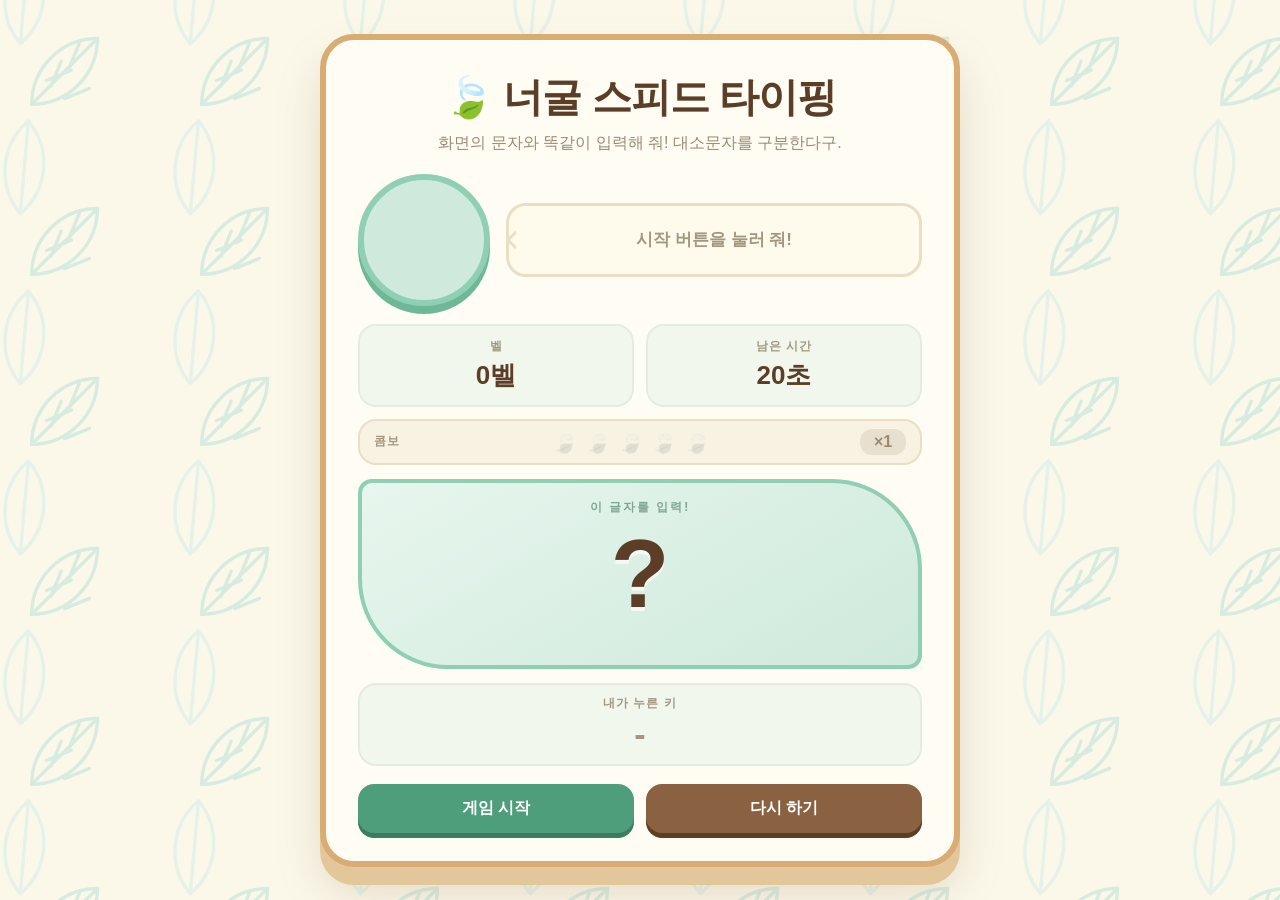
==== index.html @ 46c7a254 "너굴맨 추가" ====
<!DOCTYPE html>
<html lang="ko">
<head>
  <meta charset="UTF-8">
  <meta name="viewport" content="width=device-width, initial-scale=1.0">
  <title>너굴 스피드 타이핑</title>
  <link rel="stylesheet" href="style.css">
</head>
<body>
  <div id="feverBanner" aria-hidden="true">FEVER!</div>

  <main class="game-card">
    <h1 class="title">🍃 너굴 스피드 타이핑</h1>
    <p class="guide">화면의 문자와 똑같이 입력해 줘! 대소문자를 구분한다구.</p>

    <section class="nook-stage">
      <div class="nook-frame">
        <video id="nook" class="idle"
               src="해당_너구리_캐릭터가_손을_흔들며_눈을_깜빡_거리는_실.mp4"
               autoplay loop muted playsinline></video>
        <span class="nook-ring" id="nookRing" aria-hidden="true"></span>
      </div>
      <div class="bubble" aria-live="polite">
        <p id="feedback" class="neutral">시작 버튼을 눌러 줘!</p>
      </div>
    </section>

    <section class="status-bar">
      <div class="status-box">
        <span class="label">벨</span>
        <strong id="score">0벨</strong>
      </div>
      <div class="status-box">
        <span class="label">남은 시간</span>
        <strong id="timer">20초</strong>
      </div>
    </section>

    <section class="combo-bar">
      <span class="label">콤보</span>
      <div class="stamps" id="stamps" aria-hidden="true">
        <span class="stamp">🍃</span>
        <span class="stamp">🍃</span>
        <span class="stamp">🍃</span>
        <span class="stamp">🍃</span>
        <span class="stamp">🍃</span>
      </div>
      <span id="multiplier" class="multiplier">×1</span>
    </section>

    <section class="target-area" id="targetArea">
      <span class="target-caption">이 글자를 입력!</span>
      <span id="targetChar">?</span>
    </section>

    <section class="input-panel">
      <span class="label">내가 누른 키</span>
      <span id="typedChar" class="neutral">-</span>
    </section>

    <div class="buttons">
      <button id="startButton" type="button">게임 시작</button>
      <button id="resetButton" type="button">다시 하기</button>
    </div>
  </main>

  <script src="script.js"></script>
</body>
</html>
---- style.css ----
/* ===== 동물의숲 컨셉 팔레트 (너굴 영상에서 추출) ===== */
:root {
  --cream: #FBF8EA;
  --paper: #FFFDF3;
  --leaf: #8FCFB4;
  --leaf-deep: #4E9E7C;
  --leaf-pale: #CFE9DC;
  --brown: #8A6242;
  --brown-deep: #5C3D26;
  --wood: #D9AC74;
  --pink: #F2A9A0;
  --gold: #F5C542;
  --gold-deep: #E39A18;
  --red: #E8705F;
  --ink: #5C4632;
}

* { box-sizing: border-box; }

body {
  min-height: 100vh;
  margin: 0;
  padding: 24px;
  display: grid;
  place-items: center;
  color: var(--ink);
  font-family: "Apple SD Gothic Neo", "Malgun Gothic", Arial, sans-serif;
  background-color: var(--cream);
  background-image:
    url("data:image/svg+xml,%3Csvg xmlns='http://www.w3.org/2000/svg' width='170' height='170' viewBox='0 0 150 150'%3E%3Cg fill='none' stroke='%23D7ECE0' stroke-width='3' stroke-linecap='round'%3E%3Cpath d='M28 92c0-32 26-58 58-58 0 32-26 58-58 58z'/%3E%3Cpath d='M28 92 86 34'/%3E%3Cpath d='M45 76l9-22M61 60l9-22M57 87l22-9M41 71l22-9'/%3E%3C/g%3E%3C/svg%3E"),
    url("data:image/svg+xml,%3Csvg xmlns='http://www.w3.org/2000/svg' width='170' height='170' viewBox='0 0 150 150'%3E%3Cg fill='none' stroke='%23E4F2EA' stroke-width='3' stroke-linecap='round' transform='rotate(140 75 75)'%3E%3Cpath d='M28 92c0-32 26-58 58-58 0 32-26 58-58 58z'/%3E%3Cpath d='M28 92 86 34'/%3E%3C/g%3E%3C/svg%3E");
  background-position: 0 0, 85px 85px;
  transition: background-color .45s ease;
}

/* ===== 피버 타임: 화면 전체 전환 ===== */
body.fever { background-color: #FFF1C9; }
body::after {
  content: "";
  position: fixed;
  inset: 0;
  pointer-events: none;
  opacity: 0;
  transition: opacity .4s ease;
  background: linear-gradient(115deg, #FFD86B55, #FF9E6B44, #FFE99755, #A8E6C955, #FFD86B55);
  background-size: 300% 300%;
}
body.fever::after { opacity: 1; animation: feverFlow 3.2s linear infinite; }

/* ===== 카드 ===== */
.game-card {
  position: relative;
  z-index: 1;
  width: min(100%, 640px);
  padding: 30px 32px 28px;
  text-align: center;
  border: 6px solid var(--wood);
  border-radius: 34px;
  background: var(--paper);
  box-shadow: 0 18px 0 #E3C79A, 0 26px 46px #8A624233;
  transition: box-shadow .35s ease, border-color .35s ease;
}
body.fever .game-card {
  border-color: var(--gold);
  box-shadow: 0 18px 0 var(--gold-deep), 0 0 60px #F5C54288, 0 26px 46px #8A624233;
}

.title { margin: 0; font-size: clamp(26px, 5.5vw, 40px); color: var(--brown-deep); letter-spacing: -1px; }
.guide { margin: 8px 0 20px; color: #9C8A72; }

/* ===== 너굴 무대 ===== */
.nook-stage { display: flex; align-items: center; gap: 16px; margin-bottom: 18px; }

.nook-frame {
  position: relative;
  flex: 0 0 auto;
  width: 132px;
  height: 132px;
  border-radius: 50%;
  border: 6px solid var(--leaf);
  background: var(--leaf-pale);
  overflow: hidden;
  box-shadow: 0 8px 0 #6FB897;
  transition: border-color .3s ease, box-shadow .3s ease;
}
body.fever .nook-frame { border-color: var(--gold); box-shadow: 0 8px 0 var(--gold-deep), 0 0 26px #F5C542AA; }

#nook {
  width: 100%;
  height: 100%;
  object-fit: cover;
  object-position: 50% 18%;
  transform: scale(1.25);
  transform-origin: 50% 22%;
}
#nook.correct { animation: nookHop .42s ease; }
#nook.wrong { animation: nookShake .42s ease; filter: saturate(.45); }

.nook-ring {
  position: absolute;
  inset: -6px;
  border-radius: 50%;
  border: 4px solid transparent;
  opacity: 0;
  pointer-events: none;
}
.nook-ring.correct { border-color: var(--leaf-deep); animation: ringOut .5s ease-out; }
.nook-ring.wrong { border-color: var(--red); animation: ringOut .5s ease-out; }

/* ===== 말풍선 ===== */
.bubble {
  position: relative;
  flex: 1;
  min-height: 74px;
  display: grid;
  place-items: center;
  padding: 14px 16px;
  border: 3px solid #EADFC4;
  border-radius: 20px;
  background: #FFFBEC;
}
.bubble::before,
.bubble::after {
  content: "";
  position: absolute;
  left: -13px;
  top: 50%;
  margin-top: -10px;
  border: 10px solid transparent;
  border-right-color: #EADFC4;
}
.bubble::after { left: -9px; border-right-color: #FFFBEC; }
#feedback { margin: 0; font-size: 17px; font-weight: 800; line-height: 1.4; }

/* ===== 상태 바 ===== */
.status-bar { display: grid; grid-template-columns: 1fr 1fr; gap: 12px; margin-bottom: 12px; }
.status-box { padding: 12px; border-radius: 18px; background: #F2F7EE; border: 2px solid #E1EDE0; }
.label { display: block; margin-bottom: 3px; color: #A3987F; font-size: 12px; font-weight: 800; letter-spacing: 1px; }
#score, #timer { font-size: 26px; font-weight: 900; color: var(--brown-deep); transition: .2s; }
#score.gain { animation: scorePop .32s ease; color: var(--leaf-deep); }
body.fever #score { color: var(--gold-deep); }
#timer.danger { color: var(--red); animation: timerPulse .65s infinite alternate; }

/* ===== 콤보 스탬프 ===== */
.combo-bar {
  display: flex;
  align-items: center;
  gap: 10px;
  margin-bottom: 14px;
  padding: 8px 14px;
  border-radius: 18px;
  background: #F7F2E2;
  border: 2px solid #EADFC4;
}
.combo-bar .label { margin: 0; }
.stamps { display: flex; flex: 1; justify-content: center; gap: 6px; }
.stamp { font-size: 22px; filter: grayscale(1); opacity: .28; transition: .2s; }
.stamp.on { filter: none; opacity: 1; animation: stampPop .3s ease; }

.multiplier {
  min-width: 46px;
  padding: 4px 8px;
  border-radius: 12px;
  background: #E7E0CE;
  color: #9C8A72;
  font-size: 16px;
  font-weight: 900;
  transition: .2s;
}
.multiplier.fever {
  background: var(--gold);
  color: #6B4A0C;
  animation: multiPulse .6s infinite alternate;
}

/* ===== 타깃 (나뭇잎 카드) ===== */
.target-area {
  position: relative;
  display: grid;
  place-items: center;
  min-height: 190px;
  border: 4px solid var(--leaf);
  border-radius: 14px 90px 14px 90px;
  background: linear-gradient(150deg, #E7F6EE, #CFE9DC);
  transition: border-color .3s ease, background .35s ease;
}
body.fever .status-box,
body.fever .input-panel { background: #FFF8E4; border-color: #F1DFB0; }
body.fever .combo-bar { background: #FFF3D2; border-color: #EFD48F; }

body.fever .target-area {
  border-color: var(--gold);
  background: linear-gradient(150deg, #FFF6DA, #FFE3A0);
}
.target-caption { position: absolute; top: 16px; color: #7FA893; font-size: 12px; font-weight: 800; letter-spacing: 2px; }
body.fever .target-caption { color: #B9832A; }

#targetChar {
  font-size: 96px;
  font-weight: 900;
  line-height: 1;
  color: var(--brown-deep);
  text-shadow: 0 4px 0 #FFFFFFAA;
}
body.fever #targetChar { color: var(--gold-deep); text-shadow: 0 0 26px #F5C542, 0 4px 0 #FFFFFFAA; }

.flash-correct { animation: correctFlash .34s ease; }
.flash-wrong { animation: wrongShake .34s ease; }

/* ===== 입력 패널 ===== */
.input-panel {
  margin-top: 14px;
  padding: 10px;
  border-radius: 18px;
  background: #F2F7EE;
  border: 2px solid #E1EDE0;
}
#typedChar { display: inline-block; min-width: 52px; font-size: 34px; font-weight: 900; }
.correct { color: var(--leaf-deep); }
.wrong { color: var(--red); }
.neutral { color: #A3987F; }

/* ===== 버튼 ===== */
.buttons { display: flex; gap: 12px; margin-top: 18px; }
button {
  flex: 1;
  padding: 14px;
  border: 0;
  border-radius: 16px;
  color: #fff;
  font-family: inherit;
  font-size: 16px;
  font-weight: 800;
  cursor: pointer;
  transition: .16s;
}
button:hover { transform: translateY(-2px); filter: brightness(1.06); }
button:disabled { cursor: not-allowed; opacity: .5; transform: none; }
#startButton { background: var(--leaf-deep); box-shadow: 0 5px 0 #3B7C60; }
#resetButton { background: var(--brown); box-shadow: 0 5px 0 var(--brown-deep); }
button:active:not(:disabled) { transform: translateY(3px); box-shadow: none; }

/* ===== FEVER 배너 ===== */
#feverBanner {
  position: fixed;
  z-index: 5;
  top: 50%;
  left: 50%;
  transform: translate(-50%, -50%) scale(.6);
  padding: 18px 54px;
  border-radius: 22px;
  background: linear-gradient(135deg, var(--gold), #FF9E6B);
  color: #fff;
  font-size: clamp(38px, 9vw, 74px);
  font-weight: 900;
  letter-spacing: 4px;
  text-shadow: 0 4px 0 #C4761066;
  box-shadow: 0 14px 40px #E39A1866;
  opacity: 0;
  pointer-events: none;
}
#feverBanner.show { animation: bannerIn 1.1s ease forwards; }

/* ===== 애니메이션 ===== */
@keyframes feverFlow { to { background-position: 300% 0; } }
@keyframes nookHop { 30% { transform: scale(1.25) translateY(-14px); } 60% { transform: scale(1.25) translateY(4px); } }
@keyframes nookShake { 25% { transform: scale(1.25) translateX(-9px) rotate(-4deg); } 50% { transform: scale(1.25) translateX(9px) rotate(4deg); } 75% { transform: scale(1.25) translateX(-5px); } }
@keyframes ringOut { from { opacity: 1; transform: scale(1); } to { opacity: 0; transform: scale(1.35); } }
@keyframes stampPop { 40% { transform: scale(1.5) rotate(-12deg); } }
@keyframes scorePop { 40% { transform: scale(1.22); } }
@keyframes multiPulse { to { transform: scale(1.12); box-shadow: 0 0 18px #F5C542; } }
@keyframes timerPulse { to { transform: scale(1.12); } }
@keyframes correctFlash { 50% { border-color: var(--leaf-deep); box-shadow: 0 0 34px #4E9E7C55; } }
@keyframes wrongShake { 25% { transform: translateX(-8px); border-color: var(--red); } 50% { transform: translateX(8px); } 75% { transform: translateX(-4px); } }
@keyframes bannerIn {
  0% { opacity: 0; transform: translate(-50%, -50%) scale(.6) rotate(-8deg); }
  18% { opacity: 1; transform: translate(-50%, -50%) scale(1.12) rotate(2deg); }
  30% { transform: translate(-50%, -50%) scale(1) rotate(0deg); }
  75% { opacity: 1; transform: translate(-50%, -50%) scale(1); }
  100% { opacity: 0; transform: translate(-50%, -50%) scale(1.3); }
}

@media (max-width: 560px) {
  .game-card { padding: 22px 18px; }
  .nook-stage { flex-direction: column; }
  .bubble::before, .bubble::after { display: none; }
  .nook-frame { width: 112px; height: 112px; }
  #targetChar { font-size: 76px; }
  .buttons { flex-direction: column; }
}
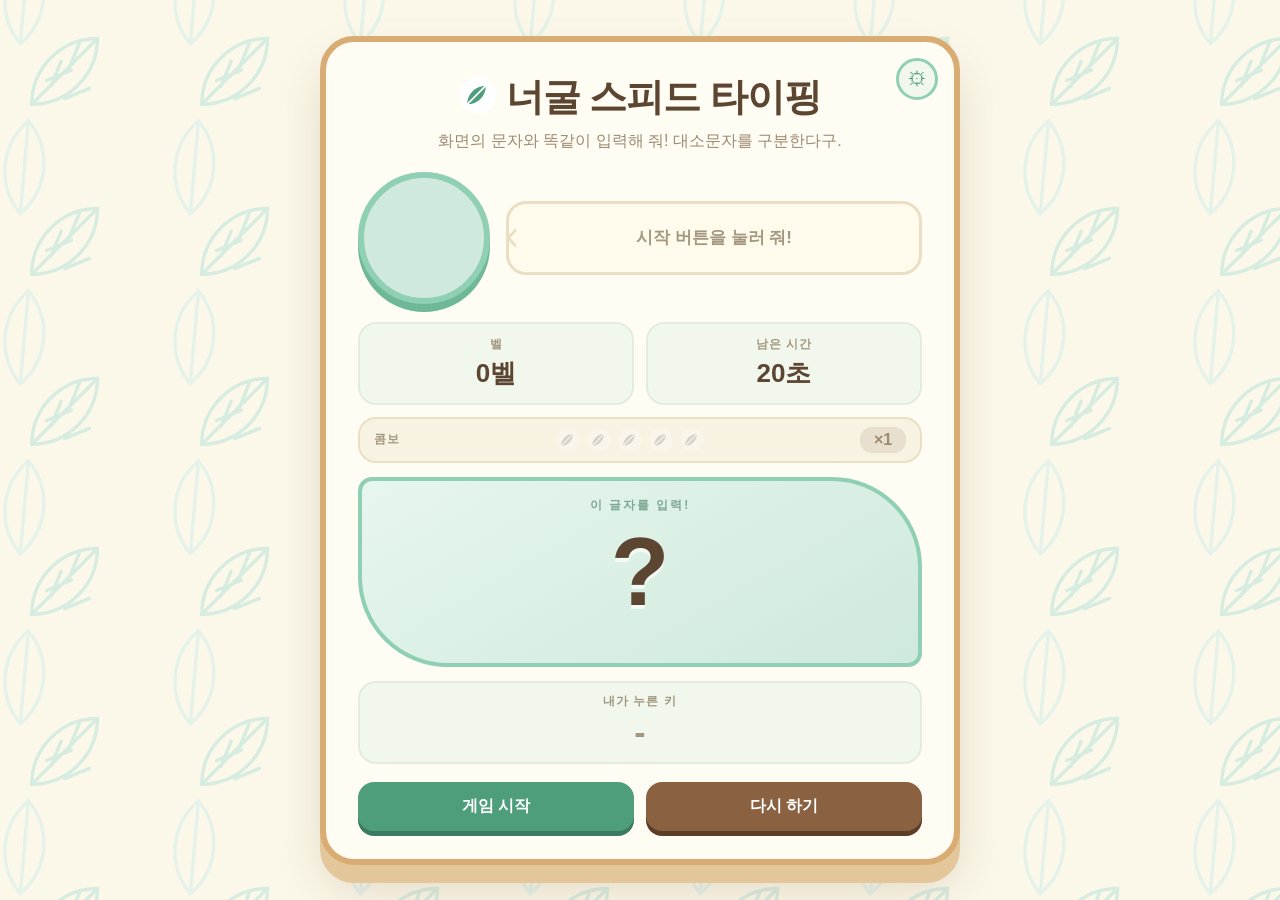
==== commit 4ad62918: "김창식 꽃분이 추가" ====
--- a/index.html
+++ b/index.html
@@ -3,21 +3,24 @@
 <head>
   <meta charset="UTF-8">
   <meta name="viewport" content="width=device-width, initial-scale=1.0">
-  <title>너굴 스피드 타이핑</title>
+  <title>동물의숲 스피드 타이핑</title>
   <link rel="stylesheet" href="style.css">
 </head>
 <body>
   <div id="feverBanner" aria-hidden="true">FEVER!</div>
 
   <main class="game-card">
-    <h1 class="title">🍃 너굴 스피드 타이핑</h1>
+    <button id="characterButton" class="icon-button" type="button" aria-haspopup="dialog" title="캐릭터 변경">
+      <span aria-hidden="true">⚙</span>
+      <span class="sr-only">캐릭터 변경</span>
+    </button>
+
+    <h1 class="title"><span class="title-motif" aria-hidden="true"></span><span id="titleName">너굴</span> 스피드 타이핑</h1>
     <p class="guide">화면의 문자와 똑같이 입력해 줘! 대소문자를 구분한다구.</p>
 
     <section class="nook-stage">
       <div class="nook-frame">
-        <video id="nook" class="idle"
-               src="해당_너구리_캐릭터가_손을_흔들며_눈을_깜빡_거리는_실.mp4"
-               autoplay loop muted playsinline></video>
+        <div class="nook-media" id="nookMedia"></div>
         <span class="nook-ring" id="nookRing" aria-hidden="true"></span>
       </div>
       <div class="bubble" aria-live="polite">
@@ -39,11 +42,11 @@
     <section class="combo-bar">
       <span class="label">콤보</span>
       <div class="stamps" id="stamps" aria-hidden="true">
-        <span class="stamp">🍃</span>
-        <span class="stamp">🍃</span>
-        <span class="stamp">🍃</span>
-        <span class="stamp">🍃</span>
-        <span class="stamp">🍃</span>
+        <span class="stamp"></span>
+        <span class="stamp"></span>
+        <span class="stamp"></span>
+        <span class="stamp"></span>
+        <span class="stamp"></span>
       </div>
       <span id="multiplier" class="multiplier">×1</span>
     </section>
@@ -64,6 +67,16 @@
     </div>
   </main>
 
+  <div id="characterModal" class="modal" hidden>
+    <div class="modal-backdrop" data-close></div>
+    <div class="modal-panel" role="dialog" aria-modal="true" aria-labelledby="modalTitle">
+      <h2 id="modalTitle">캐릭터 선택</h2>
+      <p class="modal-guide">함께 타이핑할 친구를 골라 줘!</p>
+      <div class="character-list" id="characterList"></div>
+      <button class="modal-close" type="button" data-close>닫기</button>
+    </div>
+  </div>
+
   <script src="script.js"></script>
 </body>
 </html>
--- a/style.css
+++ b/style.css
@@ -1,21 +1,101 @@
-/* ===== 동물의숲 컨셉 팔레트 (너굴 영상에서 추출) ===== */
+/* =========================================================
+   동물의숲 스피드 타이핑
+   캐릭터별 테마는 body[data-character="..."] 의 CSS 변수로 전환한다.
+   ========================================================= */
+
 :root {
-  --cream: #FBF8EA;
-  --paper: #FFFDF3;
-  --leaf: #8FCFB4;
-  --leaf-deep: #4E9E7C;
-  --leaf-pale: #CFE9DC;
-  --brown: #8A6242;
-  --brown-deep: #5C3D26;
-  --wood: #D9AC74;
-  --pink: #F2A9A0;
+  /* --- 캐릭터 공통 --- */
   --gold: #F5C542;
   --gold-deep: #E39A18;
   --red: #E8705F;
   --ink: #5C4632;
+  --paper: #FFFDF3;
+  --muted: #A3987F;
+
+  /* --- 기본 테마: 너굴 (나뭇잎) --- */
+  --bg: #FBF8EA;
+  --accent: #8FCFB4;
+  --accent-deep: #4E9E7C;
+  --accent-pale: #CFE9DC;
+  --accent-shadow: #6FB897;
+  --wood: #D9AC74;
+  --wood-shadow: #E3C79A;
+  --panel-bg: #F2F7EE;
+  --panel-border: #E1EDE0;
+  --caption: #7FA893;
+  --btn-shadow: #3B7C60;
+  --target-from: #E7F6EE;
+  --target-to: #CFE9DC;
+  --soft-bg: #FFFBEC;
+  --soft-border: #EADFC4;
+  --combo-bg: #F7F2E2;
+  --secondary: #8A6242;
+  --secondary-shadow: #5C3D26;
+
+  --motif-tile-a: url("data:image/svg+xml,%3Csvg xmlns='http://www.w3.org/2000/svg' width='170' height='170' viewBox='0 0 150 150'%3E%3Cg fill='none' stroke='%23D7ECE0' stroke-width='3' stroke-linecap='round'%3E%3Cpath d='M28 92c0-32 26-58 58-58 0 32-26 58-58 58z'/%3E%3Cpath d='M28 92 86 34'/%3E%3Cpath d='M45 76l9-22M61 60l9-22M57 87l22-9M41 71l22-9'/%3E%3C/g%3E%3C/svg%3E");
+  --motif-tile-b: url("data:image/svg+xml,%3Csvg xmlns='http://www.w3.org/2000/svg' width='170' height='170' viewBox='0 0 150 150'%3E%3Cg fill='none' stroke='%23E4F2EA' stroke-width='3' stroke-linecap='round' transform='rotate(140 75 75)'%3E%3Cpath d='M28 92c0-32 26-58 58-58 0 32-26 58-58 58z'/%3E%3Cpath d='M28 92 86 34'/%3E%3C/g%3E%3C/svg%3E");
+  --motif-coin: url("data:image/svg+xml,%3Csvg xmlns='http://www.w3.org/2000/svg' viewBox='0 0 150 150'%3E%3Ccircle cx='75' cy='75' r='73' fill='%23FFFFFF'/%3E%3Cpath d='M32 112c0-40 32-74 74-74 0 40-32 74-74 74z' fill='%234E9E7C'/%3E%3Cpath d='M32 112 106 38' fill='none' stroke='%23FFFFFF' stroke-width='7' stroke-linecap='round'/%3E%3C/svg%3E");
+}
+
+/* --- 김창식 테마 (빙글빙글) --- */
+body[data-character="changsik"] {
+  --bg: #F4F8FC;
+  --accent: #6FB0E8;
+  --accent-deep: #2F6DB5;
+  --accent-pale: #DCEBFA;
+  --accent-shadow: #4A8FC9;
+  --wood: #F0C15E;
+  --wood-shadow: #EBD8A2;
+  --panel-bg: #EFF5FC;
+  --panel-border: #DCE8F4;
+  --caption: #6A93BE;
+  --btn-shadow: #23558E;
+  --target-from: #EAF3FC;
+  --target-to: #D3E6F8;
+  --soft-bg: #FBFCFF;
+  --soft-border: #DCE8F4;
+  --combo-bg: #EEF4FA;
+  --secondary: #D98A3D;
+  --secondary-shadow: #A9631F;
+
+  --motif-tile-a: url("data:image/svg+xml,%3Csvg xmlns='http://www.w3.org/2000/svg' width='170' height='170' viewBox='0 0 150 150'%3E%3Cpath d='M127 75 A43 43 0 0 1 41 75 A26.5 26.5 0 0 1 94 75 A13.5 13.5 0 0 1 67 75 A5 5 0 0 1 77 75' fill='none' stroke='%23CFE1F4' stroke-width='6' stroke-linecap='round'/%3E%3C/svg%3E");
+  --motif-tile-b: url("data:image/svg+xml,%3Csvg xmlns='http://www.w3.org/2000/svg' width='170' height='170' viewBox='0 0 150 150'%3E%3Cpath d='M127 75 A43 43 0 0 1 41 75 A26.5 26.5 0 0 1 94 75 A13.5 13.5 0 0 1 67 75 A5 5 0 0 1 77 75' fill='none' stroke='%23E4EEF8' stroke-width='6' stroke-linecap='round' transform='rotate(140 75 75)'/%3E%3C/svg%3E");
+  --motif-coin: url("data:image/svg+xml,%3Csvg xmlns='http://www.w3.org/2000/svg' viewBox='0 0 150 150'%3E%3Ccircle cx='75' cy='75' r='73' fill='%23FFFFFF'/%3E%3Cpath d='M127 75 A43 43 0 0 1 41 75 A26.5 26.5 0 0 1 94 75 A13.5 13.5 0 0 1 67 75 A5 5 0 0 1 77 75' fill='none' stroke='%233B2A22' stroke-width='17' stroke-linecap='round'/%3E%3C/svg%3E");
+}
+
+/* --- 꽃분이 테마 (딸기) --- */
+body[data-character="kkotbun"] {
+  --bg: #FDF5F1;
+  --accent: #EE8A80;
+  --accent-deep: #C93A2C;
+  --accent-pale: #FBE3DF;
+  --accent-shadow: #D9776D;
+  --wood: #E3C48A;
+  --wood-shadow: #EFDCB4;
+  --panel-bg: #FDF3EF;
+  --panel-border: #F3E1DA;
+  --caption: #C08A82;
+  --btn-shadow: #A02B1F;
+  --target-from: #FDEFEA;
+  --target-to: #F8D9D2;
+  --soft-bg: #FFFBF4;
+  --soft-border: #EFDFD2;
+  --combo-bg: #FBF0E8;
+  --secondary: #C9A45E;
+  --secondary-shadow: #94743A;
+
+  --motif-tile-a: url("data:image/svg+xml,%3Csvg xmlns='http://www.w3.org/2000/svg' width='170' height='170' viewBox='0 0 150 150'%3E%3Cg fill='none' stroke='%23F0D0CC' stroke-width='6' stroke-linejoin='round' stroke-linecap='round' transform='translate(75 75) scale(0.58) rotate(-8) translate(-75 -75)'%3E%3Cpath d='M75 130 C46 112 32 86 32 66 C32 50 48 40 75 40 C102 40 118 50 118 66 C118 86 104 112 75 130 Z'/%3E%3Cpath d='M75 24 L86 39 L104 33 L96 47 L112 52 L92 56 L75 50 L58 56 L38 52 L54 47 L46 33 L64 39 Z'/%3E%3Cpath d='M75 26 L75 13'/%3E%3C/g%3E%3C/svg%3E");
+  --motif-tile-b: url("data:image/svg+xml,%3Csvg xmlns='http://www.w3.org/2000/svg' width='170' height='170' viewBox='0 0 150 150'%3E%3Cg fill='none' stroke='%23F9E6E2' stroke-width='6' stroke-linejoin='round' stroke-linecap='round' transform='translate(75 75) scale(0.42) rotate(16) translate(-75 -75)'%3E%3Cpath d='M75 130 C46 112 32 86 32 66 C32 50 48 40 75 40 C102 40 118 50 118 66 C118 86 104 112 75 130 Z'/%3E%3Cpath d='M75 24 L86 39 L104 33 L96 47 L112 52 L92 56 L75 50 L58 56 L38 52 L54 47 L46 33 L64 39 Z'/%3E%3Cpath d='M75 26 L75 13'/%3E%3C/g%3E%3C/svg%3E");
+  --motif-coin: url("data:image/svg+xml,%3Csvg xmlns='http://www.w3.org/2000/svg' viewBox='0 0 150 150'%3E%3Ccircle cx='75' cy='75' r='73' fill='%23FFFFFF'/%3E%3Cpath d='M75 26 L75 13' fill='none' stroke='%234E9E5C' stroke-width='7' stroke-linecap='round'/%3E%3Cpath d='M75 130 C46 112 32 86 32 66 C32 50 48 40 75 40 C102 40 118 50 118 66 C118 86 104 112 75 130 Z' fill='%23E4525B'/%3E%3Cpath d='M75 24 L86 39 L104 33 L96 47 L112 52 L92 56 L75 50 L58 56 L38 52 L54 47 L46 33 L64 39 Z' fill='%234E9E5C'/%3E%3Cg fill='%23FFE7C4'%3E%3Cellipse cx='60' cy='64' rx='4' ry='5.5'/%3E%3Cellipse cx='90' cy='64' rx='4' ry='5.5'/%3E%3Cellipse cx='75' cy='78' rx='4' ry='5.5'/%3E%3Cellipse cx='52' cy='86' rx='4' ry='5.5'/%3E%3Cellipse cx='98' cy='86' rx='4' ry='5.5'/%3E%3Cellipse cx='66' cy='100' rx='4' ry='5.5'/%3E%3Cellipse cx='86' cy='100' rx='4' ry='5.5'/%3E%3Cellipse cx='75' cy='116' rx='4' ry='5.5'/%3E%3C/g%3E%3C/svg%3E");
 }
 
 * { box-sizing: border-box; }
+
+.sr-only {
+  position: absolute; width: 1px; height: 1px;
+  margin: -1px; padding: 0; overflow: hidden;
+  clip: rect(0 0 0 0); white-space: nowrap; border: 0;
+}
 
 body {
   min-height: 100vh;
@@ -25,15 +105,13 @@
   place-items: center;
   color: var(--ink);
   font-family: "Apple SD Gothic Neo", "Malgun Gothic", Arial, sans-serif;
-  background-color: var(--cream);
-  background-image:
-    url("data:image/svg+xml,%3Csvg xmlns='http://www.w3.org/2000/svg' width='170' height='170' viewBox='0 0 150 150'%3E%3Cg fill='none' stroke='%23D7ECE0' stroke-width='3' stroke-linecap='round'%3E%3Cpath d='M28 92c0-32 26-58 58-58 0 32-26 58-58 58z'/%3E%3Cpath d='M28 92 86 34'/%3E%3Cpath d='M45 76l9-22M61 60l9-22M57 87l22-9M41 71l22-9'/%3E%3C/g%3E%3C/svg%3E"),
-    url("data:image/svg+xml,%3Csvg xmlns='http://www.w3.org/2000/svg' width='170' height='170' viewBox='0 0 150 150'%3E%3Cg fill='none' stroke='%23E4F2EA' stroke-width='3' stroke-linecap='round' transform='rotate(140 75 75)'%3E%3Cpath d='M28 92c0-32 26-58 58-58 0 32-26 58-58 58z'/%3E%3Cpath d='M28 92 86 34'/%3E%3C/g%3E%3C/svg%3E");
+  background-color: var(--bg);
+  background-image: var(--motif-tile-a), var(--motif-tile-b);
   background-position: 0 0, 85px 85px;
   transition: background-color .45s ease;
 }
 
-/* ===== 피버 타임: 화면 전체 전환 ===== */
+/* ===== 피버 타임: 화면 전체 전환 (캐릭터 공통) ===== */
 body.fever { background-color: #FFF1C9; }
 body::after {
   content: "";
@@ -57,7 +135,7 @@
   border: 6px solid var(--wood);
   border-radius: 34px;
   background: var(--paper);
-  box-shadow: 0 18px 0 #E3C79A, 0 26px 46px #8A624233;
+  box-shadow: 0 18px 0 var(--wood-shadow), 0 26px 46px #8A624233;
   transition: box-shadow .35s ease, border-color .35s ease;
 }
 body.fever .game-card {
@@ -65,10 +143,40 @@
   box-shadow: 0 18px 0 var(--gold-deep), 0 0 60px #F5C54288, 0 26px 46px #8A624233;
 }
 
-.title { margin: 0; font-size: clamp(26px, 5.5vw, 40px); color: var(--brown-deep); letter-spacing: -1px; }
+/* ===== 캐릭터 변경 버튼 (우측 상단) ===== */
+.icon-button {
+  position: absolute;
+  top: 16px;
+  right: 16px;
+  width: 42px;
+  height: 42px;
+  padding: 0;
+  flex: none;
+  display: grid;
+  place-items: center;
+  border: 3px solid var(--accent);
+  border-radius: 50%;
+  background: var(--panel-bg);
+  color: var(--accent-deep);
+  font-size: 19px;
+  line-height: 1;
+  cursor: pointer;
+  transition: .18s;
+}
+.icon-button:hover { transform: rotate(45deg); filter: none; background: var(--accent-pale); }
+
+.title { margin: 0; font-size: clamp(24px, 5.2vw, 38px); color: var(--ink); letter-spacing: -1px; }
+.title-motif {
+  display: inline-block;
+  width: 1em;
+  height: 1em;
+  margin-right: .22em;
+  vertical-align: -.12em;
+  background: var(--motif-coin) center/contain no-repeat;
+}
 .guide { margin: 8px 0 20px; color: #9C8A72; }
 
-/* ===== 너굴 무대 ===== */
+/* ===== 캐릭터 무대 ===== */
 .nook-stage { display: flex; align-items: center; gap: 16px; margin-bottom: 18px; }
 
 .nook-frame {
@@ -77,24 +185,28 @@
   width: 132px;
   height: 132px;
   border-radius: 50%;
-  border: 6px solid var(--leaf);
-  background: var(--leaf-pale);
+  border: 6px solid var(--accent);
+  background: var(--accent-pale);
   overflow: hidden;
-  box-shadow: 0 8px 0 #6FB897;
+  box-shadow: 0 8px 0 var(--accent-shadow);
   transition: border-color .3s ease, box-shadow .3s ease;
 }
 body.fever .nook-frame { border-color: var(--gold); box-shadow: 0 8px 0 var(--gold-deep), 0 0 26px #F5C542AA; }
 
-#nook {
+/* 캐릭터 영상은 전부 겹쳐 두고 opacity 로만 전환한다 (재로드 없음). */
+.nook-media { position: absolute; inset: 0; }
+.nook-media video {
+  position: absolute;
+  inset: 0;
   width: 100%;
   height: 100%;
   object-fit: cover;
-  object-position: 50% 18%;
-  transform: scale(1.25);
-  transform-origin: 50% 22%;
-}
-#nook.correct { animation: nookHop .42s ease; }
-#nook.wrong { animation: nookShake .42s ease; filter: saturate(.45); }
+  opacity: 0;
+  transition: opacity .25s ease;
+}
+.nook-media video.active { opacity: 1; }
+.nook-media.correct { animation: nookHop .42s ease; }
+.nook-media.wrong { animation: nookShake .42s ease; filter: saturate(.45); }
 
 .nook-ring {
   position: absolute;
@@ -104,7 +216,7 @@
   opacity: 0;
   pointer-events: none;
 }
-.nook-ring.correct { border-color: var(--leaf-deep); animation: ringOut .5s ease-out; }
+.nook-ring.correct { border-color: var(--accent-deep); animation: ringOut .5s ease-out; }
 .nook-ring.wrong { border-color: var(--red); animation: ringOut .5s ease-out; }
 
 /* ===== 말풍선 ===== */
@@ -115,9 +227,10 @@
   display: grid;
   place-items: center;
   padding: 14px 16px;
-  border: 3px solid #EADFC4;
+  border: 3px solid var(--soft-border);
   border-radius: 20px;
-  background: #FFFBEC;
+  background: var(--soft-bg);
+  transition: .3s;
 }
 .bubble::before,
 .bubble::after {
@@ -127,17 +240,17 @@
   top: 50%;
   margin-top: -10px;
   border: 10px solid transparent;
-  border-right-color: #EADFC4;
-}
-.bubble::after { left: -9px; border-right-color: #FFFBEC; }
+  border-right-color: var(--soft-border);
+}
+.bubble::after { left: -9px; border-right-color: var(--soft-bg); }
 #feedback { margin: 0; font-size: 17px; font-weight: 800; line-height: 1.4; }
 
 /* ===== 상태 바 ===== */
 .status-bar { display: grid; grid-template-columns: 1fr 1fr; gap: 12px; margin-bottom: 12px; }
-.status-box { padding: 12px; border-radius: 18px; background: #F2F7EE; border: 2px solid #E1EDE0; }
-.label { display: block; margin-bottom: 3px; color: #A3987F; font-size: 12px; font-weight: 800; letter-spacing: 1px; }
-#score, #timer { font-size: 26px; font-weight: 900; color: var(--brown-deep); transition: .2s; }
-#score.gain { animation: scorePop .32s ease; color: var(--leaf-deep); }
+.status-box { padding: 12px; border-radius: 18px; background: var(--panel-bg); border: 2px solid var(--panel-border); transition: .3s; }
+.label { display: block; margin-bottom: 3px; color: var(--muted); font-size: 12px; font-weight: 800; letter-spacing: 1px; }
+#score, #timer { font-size: 26px; font-weight: 900; color: var(--ink); transition: .2s; }
+#score.gain { animation: scorePop .32s ease; color: var(--accent-deep); }
 body.fever #score { color: var(--gold-deep); }
 #timer.danger { color: var(--red); animation: timerPulse .65s infinite alternate; }
 
@@ -149,13 +262,22 @@
   margin-bottom: 14px;
   padding: 8px 14px;
   border-radius: 18px;
-  background: #F7F2E2;
-  border: 2px solid #EADFC4;
+  background: var(--combo-bg);
+  border: 2px solid var(--soft-border);
+  transition: .3s;
 }
 .combo-bar .label { margin: 0; }
-.stamps { display: flex; flex: 1; justify-content: center; gap: 6px; }
-.stamp { font-size: 22px; filter: grayscale(1); opacity: .28; transition: .2s; }
-.stamp.on { filter: none; opacity: 1; animation: stampPop .3s ease; }
+.stamps { display: flex; flex: 1; justify-content: center; gap: 7px; }
+.stamp {
+  width: 24px;
+  height: 24px;
+  border-radius: 50%;
+  background: var(--motif-coin) center/contain no-repeat;
+  filter: grayscale(1);
+  opacity: .3;
+  transition: .2s;
+}
+.stamp.on { filter: none; opacity: 1; box-shadow: 0 2px 0 #00000018; animation: stampPop .3s ease; }
 
 .multiplier {
   min-width: 46px;
@@ -173,35 +295,33 @@
   animation: multiPulse .6s infinite alternate;
 }
 
-/* ===== 타깃 (나뭇잎 카드) ===== */
+/* ===== 타깃 ===== */
 .target-area {
   position: relative;
   display: grid;
   place-items: center;
   min-height: 190px;
-  border: 4px solid var(--leaf);
+  border: 4px solid var(--accent);
   border-radius: 14px 90px 14px 90px;
-  background: linear-gradient(150deg, #E7F6EE, #CFE9DC);
+  background: linear-gradient(150deg, var(--target-from), var(--target-to));
   transition: border-color .3s ease, background .35s ease;
 }
-body.fever .status-box,
-body.fever .input-panel { background: #FFF8E4; border-color: #F1DFB0; }
-body.fever .combo-bar { background: #FFF3D2; border-color: #EFD48F; }
-
-body.fever .target-area {
-  border-color: var(--gold);
-  background: linear-gradient(150deg, #FFF6DA, #FFE3A0);
-}
-.target-caption { position: absolute; top: 16px; color: #7FA893; font-size: 12px; font-weight: 800; letter-spacing: 2px; }
-body.fever .target-caption { color: #B9832A; }
+.target-caption { position: absolute; top: 16px; color: var(--caption); font-size: 12px; font-weight: 800; letter-spacing: 2px; }
 
 #targetChar {
   font-size: 96px;
   font-weight: 900;
   line-height: 1;
-  color: var(--brown-deep);
+  color: var(--ink);
   text-shadow: 0 4px 0 #FFFFFFAA;
 }
+
+/* 피버 중에는 캐릭터와 무관하게 금색으로 통일 */
+body.fever .status-box,
+body.fever .input-panel { background: #FFF8E4; border-color: #F1DFB0; }
+body.fever .combo-bar { background: #FFF3D2; border-color: #EFD48F; }
+body.fever .target-area { border-color: var(--gold); background: linear-gradient(150deg, #FFF6DA, #FFE3A0); }
+body.fever .target-caption { color: #B9832A; }
 body.fever #targetChar { color: var(--gold-deep); text-shadow: 0 0 26px #F5C542, 0 4px 0 #FFFFFFAA; }
 
 .flash-correct { animation: correctFlash .34s ease; }
@@ -212,17 +332,18 @@
   margin-top: 14px;
   padding: 10px;
   border-radius: 18px;
-  background: #F2F7EE;
-  border: 2px solid #E1EDE0;
+  background: var(--panel-bg);
+  border: 2px solid var(--panel-border);
+  transition: .3s;
 }
 #typedChar { display: inline-block; min-width: 52px; font-size: 34px; font-weight: 900; }
-.correct { color: var(--leaf-deep); }
+.correct { color: var(--accent-deep); }
 .wrong { color: var(--red); }
-.neutral { color: #A3987F; }
+.neutral { color: var(--muted); }
 
 /* ===== 버튼 ===== */
 .buttons { display: flex; gap: 12px; margin-top: 18px; }
-button {
+.buttons button, .modal-close {
   flex: 1;
   padding: 14px;
   border: 0;
@@ -234,11 +355,73 @@
   cursor: pointer;
   transition: .16s;
 }
-button:hover { transform: translateY(-2px); filter: brightness(1.06); }
-button:disabled { cursor: not-allowed; opacity: .5; transform: none; }
-#startButton { background: var(--leaf-deep); box-shadow: 0 5px 0 #3B7C60; }
-#resetButton { background: var(--brown); box-shadow: 0 5px 0 var(--brown-deep); }
-button:active:not(:disabled) { transform: translateY(3px); box-shadow: none; }
+.buttons button:hover { transform: translateY(-2px); filter: brightness(1.06); }
+.buttons button:disabled { cursor: not-allowed; opacity: .5; transform: none; }
+#startButton { background: var(--accent-deep); box-shadow: 0 5px 0 var(--btn-shadow); }
+#resetButton { background: var(--secondary); box-shadow: 0 5px 0 var(--secondary-shadow); }
+.buttons button:active:not(:disabled) { transform: translateY(3px); box-shadow: none; }
+
+/* ===== 캐릭터 선택 모달 ===== */
+.modal { position: fixed; inset: 0; z-index: 10; display: grid; place-items: center; padding: 20px; }
+.modal[hidden] { display: none; }
+.modal-backdrop { position: absolute; inset: 0; background: #3C2E1F66; backdrop-filter: blur(3px); }
+
+.modal-panel {
+  position: relative;
+  width: min(100%, 460px);
+  padding: 26px 24px 22px;
+  text-align: center;
+  border: 6px solid var(--wood);
+  border-radius: 28px;
+  background: var(--paper);
+  box-shadow: 0 16px 0 var(--wood-shadow), 0 28px 50px #00000033;
+  animation: modalIn .28s ease;
+}
+.modal-panel h2 { margin: 0; font-size: 24px; color: var(--ink); }
+.modal-guide { margin: 6px 0 18px; color: #9C8A72; font-size: 14px; }
+
+.character-list { display: grid; grid-template-columns: repeat(auto-fit, minmax(104px, 1fr)); gap: 10px; margin-bottom: 18px; }
+
+.character-card {
+  display: grid;
+  justify-items: center;
+  gap: 8px;
+  padding: 12px 6px;
+  border: 3px solid var(--panel-border);
+  border-radius: 22px;
+  background: var(--panel-bg);
+  font-family: inherit;
+  color: var(--ink);
+  cursor: pointer;
+  transition: .18s;
+}
+.character-card:hover { transform: translateY(-3px); border-color: var(--accent); }
+.character-card.selected { border-color: var(--accent-deep); background: var(--accent-pale); box-shadow: 0 6px 0 var(--accent-shadow); }
+
+.character-thumb {
+  width: 80px;
+  height: 80px;
+  border-radius: 50%;
+  border: 4px solid var(--accent);
+  background: var(--accent-pale);
+  overflow: hidden;
+}
+.character-thumb video {
+  width: 100%;
+  height: 100%;
+  object-fit: cover;
+}
+.character-name { font-size: 16px; font-weight: 900; }
+.character-motif {
+  display: inline-block;
+  width: 20px;
+  height: 20px;
+  background: center/contain no-repeat;
+}
+.character-badge { font-size: 12px; font-weight: 800; color: var(--accent-deep); }
+
+.modal-close { background: var(--secondary); box-shadow: 0 5px 0 var(--secondary-shadow); width: 100%; }
+.modal-close:hover { filter: brightness(1.06); }
 
 /* ===== FEVER 배너 ===== */
 #feverBanner {
@@ -263,15 +446,16 @@
 
 /* ===== 애니메이션 ===== */
 @keyframes feverFlow { to { background-position: 300% 0; } }
-@keyframes nookHop { 30% { transform: scale(1.25) translateY(-14px); } 60% { transform: scale(1.25) translateY(4px); } }
-@keyframes nookShake { 25% { transform: scale(1.25) translateX(-9px) rotate(-4deg); } 50% { transform: scale(1.25) translateX(9px) rotate(4deg); } 75% { transform: scale(1.25) translateX(-5px); } }
+@keyframes nookHop { 30% { transform: translateY(-14px); } 60% { transform: translateY(4px); } }
+@keyframes nookShake { 25% { transform: translateX(-9px) rotate(-4deg); } 50% { transform: translateX(9px) rotate(4deg); } 75% { transform: translateX(-5px); } }
 @keyframes ringOut { from { opacity: 1; transform: scale(1); } to { opacity: 0; transform: scale(1.35); } }
 @keyframes stampPop { 40% { transform: scale(1.5) rotate(-12deg); } }
 @keyframes scorePop { 40% { transform: scale(1.22); } }
 @keyframes multiPulse { to { transform: scale(1.12); box-shadow: 0 0 18px #F5C542; } }
 @keyframes timerPulse { to { transform: scale(1.12); } }
-@keyframes correctFlash { 50% { border-color: var(--leaf-deep); box-shadow: 0 0 34px #4E9E7C55; } }
+@keyframes correctFlash { 50% { border-color: var(--accent-deep); box-shadow: 0 0 34px #00000022; } }
 @keyframes wrongShake { 25% { transform: translateX(-8px); border-color: var(--red); } 50% { transform: translateX(8px); } 75% { transform: translateX(-4px); } }
+@keyframes modalIn { from { opacity: 0; transform: translateY(14px) scale(.94); } }
 @keyframes bannerIn {
   0% { opacity: 0; transform: translate(-50%, -50%) scale(.6) rotate(-8deg); }
   18% { opacity: 1; transform: translate(-50%, -50%) scale(1.12) rotate(2deg); }
@@ -282,6 +466,7 @@
 
 @media (max-width: 560px) {
   .game-card { padding: 22px 18px; }
+  .icon-button { top: 12px; right: 12px; }
   .nook-stage { flex-direction: column; }
   .bubble::before, .bubble::after { display: none; }
   .nook-frame { width: 112px; height: 112px; }
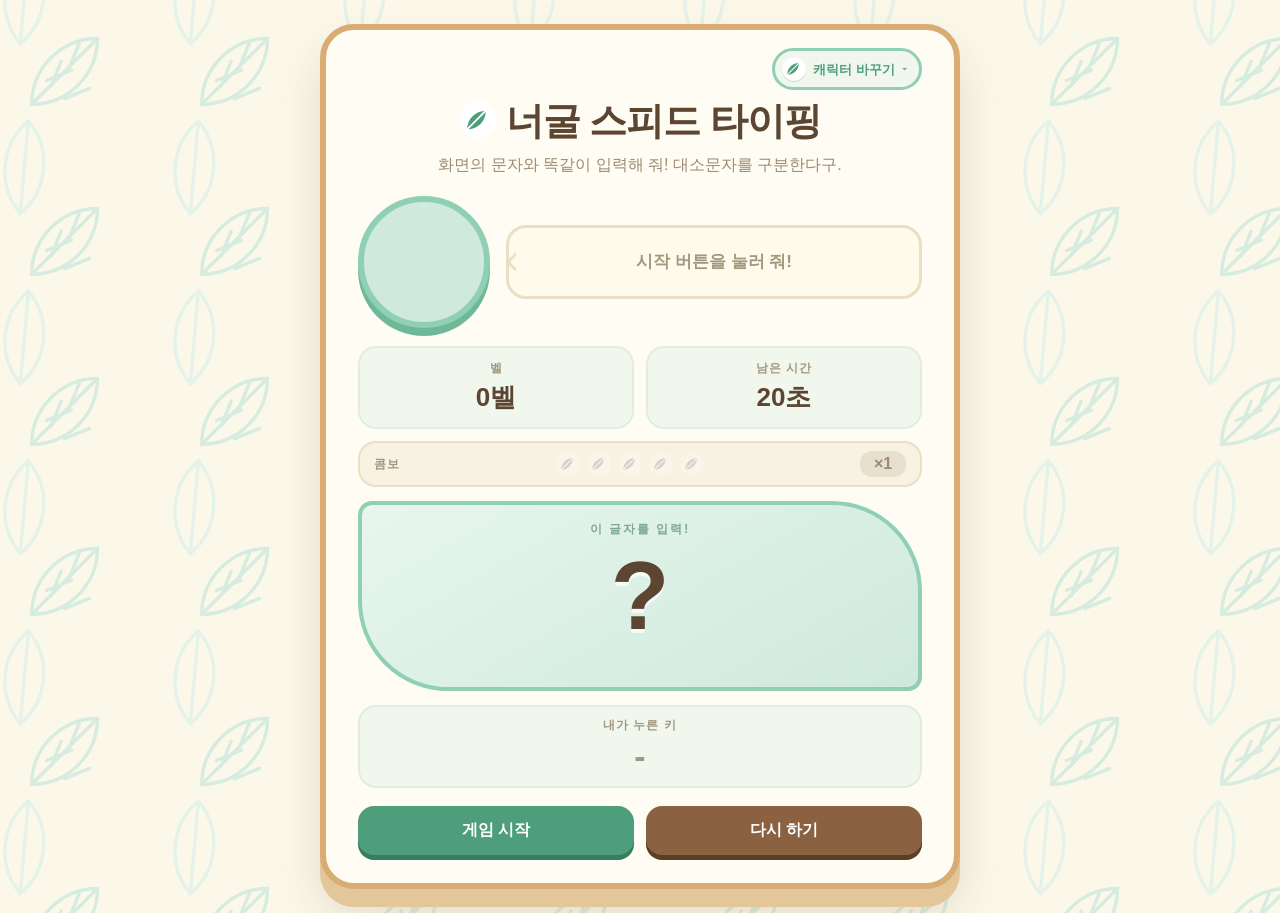
==== commit 16aa09e6: "캐릭터선택 창 수정" ====
--- a/index.html
+++ b/index.html
@@ -10,10 +10,13 @@
   <div id="feverBanner" aria-hidden="true">FEVER!</div>
 
   <main class="game-card">
-    <button id="characterButton" class="icon-button" type="button" aria-haspopup="dialog" title="캐릭터 변경">
-      <span aria-hidden="true">⚙</span>
-      <span class="sr-only">캐릭터 변경</span>
-    </button>
+    <div class="card-header">
+      <button id="characterButton" class="character-switch" type="button" aria-haspopup="dialog">
+        <span class="switch-coin" aria-hidden="true"></span>
+        캐릭터 바꾸기
+        <span class="switch-chevron" aria-hidden="true">▾</span>
+      </button>
+    </div>
 
     <h1 class="title"><span class="title-motif" aria-hidden="true"></span><span id="titleName">너굴</span> 스피드 타이핑</h1>
     <p class="guide">화면의 문자와 똑같이 입력해 줘! 대소문자를 구분한다구.</p>
--- a/style.css
+++ b/style.css
@@ -130,7 +130,7 @@
   position: relative;
   z-index: 1;
   width: min(100%, 640px);
-  padding: 30px 32px 28px;
+  padding: 18px 32px 28px;
   text-align: center;
   border: 6px solid var(--wood);
   border-radius: 34px;
@@ -143,27 +143,38 @@
   box-shadow: 0 18px 0 var(--gold-deep), 0 0 60px #F5C54288, 0 26px 46px #8A624233;
 }
 
-/* ===== 캐릭터 변경 버튼 (우측 상단) ===== */
-.icon-button {
-  position: absolute;
-  top: 16px;
-  right: 16px;
-  width: 42px;
-  height: 42px;
-  padding: 0;
-  flex: none;
-  display: grid;
-  place-items: center;
+/* ===== 캐릭터 변경 버튼 (우측 상단) =====
+   톱니바퀴는 "설정"으로 읽혀서, 지금 캐릭터의 모티프 코인과 동작을
+   그대로 드러내는 알약 버튼으로 둔다. 코인은 테마 변수라 자동으로 바뀐다. */
+.card-header { display: flex; justify-content: flex-end; margin-bottom: 6px; }
+
+.character-switch {
+  display: inline-flex;
+  align-items: center;
+  gap: 7px;
+  padding: 6px 12px 6px 7px;
   border: 3px solid var(--accent);
-  border-radius: 50%;
+  border-radius: 999px;
   background: var(--panel-bg);
   color: var(--accent-deep);
-  font-size: 19px;
+  font-family: inherit;
+  font-size: 13px;
+  font-weight: 800;
   line-height: 1;
   cursor: pointer;
   transition: .18s;
 }
-.icon-button:hover { transform: rotate(45deg); filter: none; background: var(--accent-pale); }
+.character-switch:hover { background: var(--accent-pale); transform: translateY(-2px); }
+.character-switch:active { transform: translateY(1px); }
+
+.switch-coin {
+  width: 24px;
+  height: 24px;
+  border-radius: 50%;
+  background: var(--motif-coin) center/contain no-repeat;
+  box-shadow: 0 1px 0 #0000001f;
+}
+.switch-chevron { font-size: 10px; opacity: .75; }
 
 .title { margin: 0; font-size: clamp(24px, 5.2vw, 38px); color: var(--ink); letter-spacing: -1px; }
 .title-motif {
@@ -466,7 +477,6 @@
 
 @media (max-width: 560px) {
   .game-card { padding: 22px 18px; }
-  .icon-button { top: 12px; right: 12px; }
   .nook-stage { flex-direction: column; }
   .bubble::before, .bubble::after { display: none; }
   .nook-frame { width: 112px; height: 112px; }
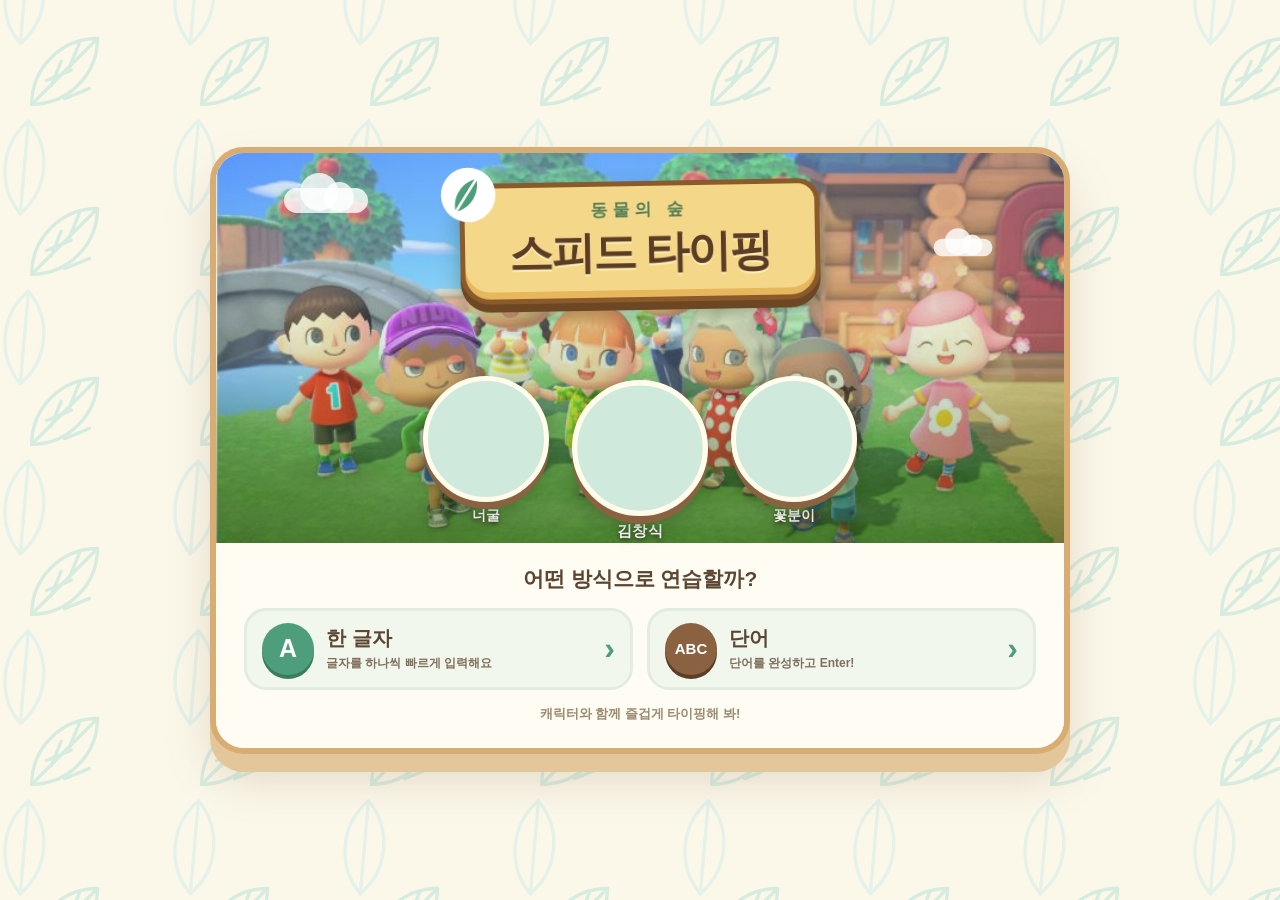
==== commit c45cd6e1: "feat: index.html 디자인 수정" ====
--- a/index.html
+++ b/index.html
@@ -9,17 +9,46 @@
 <body>
   <div id="feverBanner" aria-hidden="true">FEVER!</div>
 
-  <main class="game-card">
-    <div class="card-header">
-      <button id="characterButton" class="character-switch" type="button" aria-haspopup="dialog">
-        <span class="switch-coin" aria-hidden="true"></span>
-        캐릭터 바꾸기
-        <span class="switch-chevron" aria-hidden="true">▾</span>
-      </button>
+  <main id="modeScreen" class="mode-screen">
+    <section class="mode-hero" aria-labelledby="mainTitle">
+      <div class="hero-sky" aria-hidden="true">
+        <span class="hero-cloud cloud-one"></span>
+        <span class="hero-cloud cloud-two"></span>
+      </div>
+      <div class="hero-title-board">
+        <span class="hero-leaf" aria-hidden="true"></span>
+        <p>동물의 숲</p>
+        <h1 id="mainTitle">스피드 타이핑</h1>
+      </div>
+      <div id="modeCharacters" class="mode-characters" aria-label="함께 플레이할 캐릭터"></div>
+    </section>
+
+    <div class="mode-menu">
+      <p class="mode-question">어떤 방식으로 연습할까?</p>
+      <div class="mode-choice-list" aria-label="게임 모드 선택">
+        <button class="mode-choice" type="button" data-mode="char">
+          <span class="choice-icon" aria-hidden="true">A</span>
+          <span class="choice-copy"><strong>한 글자</strong><small>글자를 하나씩 빠르게 입력해요</small></span>
+          <span class="choice-arrow" aria-hidden="true">›</span>
+        </button>
+        <button class="mode-choice" type="button" data-mode="word">
+          <span class="choice-icon word-icon" aria-hidden="true">ABC</span>
+          <span class="choice-copy"><strong>단어</strong><small>단어를 완성하고 Enter!</small></span>
+          <span class="choice-arrow" aria-hidden="true">›</span>
+        </button>
+      </div>
+      <p class="mode-tip">캐릭터와 함께 즐겁게 타이핑해 봐!</p>
     </div>
+  </main>
+
+  <main id="gameScreen" class="game-card" hidden>
+    <button id="characterButton" class="icon-button" type="button" aria-haspopup="dialog" title="캐릭터 변경">
+      <span aria-hidden="true">⚙</span>
+      <span class="sr-only">캐릭터 변경</span>
+    </button>
 
     <h1 class="title"><span class="title-motif" aria-hidden="true"></span><span id="titleName">너굴</span> 스피드 타이핑</h1>
-    <p class="guide">화면의 문자와 똑같이 입력해 줘! 대소문자를 구분한다구.</p>
+    <p id="guide" class="guide">화면의 문자와 똑같이 입력해 줘! 대소문자를 구분한다구.</p>
 
     <section class="nook-stage">
       <div class="nook-frame">
@@ -55,18 +84,19 @@
     </section>
 
     <section class="target-area" id="targetArea">
-      <span class="target-caption">이 글자를 입력!</span>
+      <span id="targetCaption" class="target-caption">이 글자를 입력!</span>
       <span id="targetChar">?</span>
     </section>
 
     <section class="input-panel">
-      <span class="label">내가 누른 키</span>
+      <span id="inputLabel" class="label">내가 누른 키</span>
       <span id="typedChar" class="neutral">-</span>
     </section>
 
     <div class="buttons">
       <button id="startButton" type="button">게임 시작</button>
       <button id="resetButton" type="button">다시 하기</button>
+      <button id="changeModeButton" type="button">모드 변경</button>
     </div>
   </main>
 
--- a/style.css
+++ b/style.css
@@ -90,6 +90,7 @@
 }
 
 * { box-sizing: border-box; }
+[hidden] { display: none !important; }
 
 .sr-only {
   position: absolute; width: 1px; height: 1px;
@@ -126,11 +127,131 @@
 body.fever::after { opacity: 1; animation: feverFlow 3.2s linear infinite; }
 
 /* ===== 카드 ===== */
+.mode-screen {
+  position: relative;
+  z-index: 1;
+  width: min(100%, 860px);
+  overflow: hidden;
+  text-align: center;
+  border: 6px solid var(--wood);
+  border-radius: 34px;
+  background: var(--paper);
+  box-shadow: 0 18px 0 var(--wood-shadow), 0 26px 46px #8A624233;
+  animation: modalIn .28s ease;
+}
+.mode-hero {
+  position: relative;
+  min-height: 390px;
+  padding: 28px 24px 0;
+  background: linear-gradient(#5CA9F033, #95D96A22), url("main.jpg") center 43%/cover no-repeat;
+  isolation: isolate;
+}
+.mode-hero::after {
+  content: "";
+  position: absolute;
+  z-index: -1;
+  inset: 45% 0 0;
+  background: linear-gradient(transparent, #24420A77);
+}
+.hero-sky { position: absolute; inset: 0; z-index: -1; overflow: hidden; }
+.hero-cloud {
+  position: absolute;
+  width: 84px;
+  height: 25px;
+  border-radius: 50px;
+  background: #FFFFFFCC;
+  filter: blur(.3px);
+  animation: cloudFloat 8s ease-in-out infinite alternate;
+}
+.hero-cloud::before, .hero-cloud::after { content: ""; position: absolute; border-radius: 50%; background: inherit; }
+.hero-cloud::before { width: 38px; height: 38px; left: 16px; bottom: 2px; }
+.hero-cloud::after { width: 30px; height: 30px; right: 14px; bottom: 1px; }
+.cloud-one { top: 35px; left: 8%; }
+.cloud-two { top: 82px; right: 7%; transform: scale(.7); animation-delay: -3s; }
+.hero-title-board {
+  position: relative;
+  width: fit-content;
+  margin: 0 auto;
+  padding: 12px 44px 15px;
+  border: 5px solid #8A5A2B;
+  border-radius: 22px 22px 30px 30px;
+  background: #F5D789;
+  box-shadow: inset 0 -7px 0 #E6B75C, 0 8px 0 #6D4624, 0 12px 22px #315B2A66;
+  transform: rotate(-1deg);
+}
+.hero-title-board p { margin: 0 0 2px; color: #4E7C55; font-size: 17px; font-weight: 900; letter-spacing: 5px; }
+.hero-title-board h1 { margin: 0; color: #5B3C25; font-size: clamp(29px, 5.5vw, 44px); letter-spacing: -2px; text-shadow: 0 2px 0 #FFF1B9; }
+.hero-leaf {
+  position: absolute;
+  top: -22px;
+  left: -24px;
+  width: 56px;
+  height: 56px;
+  background: var(--motif-coin) center/contain no-repeat;
+  transform: rotate(-12deg);
+}
+.mode-characters {
+  position: absolute;
+  right: 0;
+  bottom: 18px;
+  left: 0;
+  display: flex;
+  justify-content: center;
+  align-items: end;
+  gap: clamp(10px, 3vw, 28px);
+}
+.main-character { display: grid; justify-items: center; gap: 5px; color: white; font-size: 14px; font-weight: 900; text-shadow: 0 2px 4px #2D321D; }
+.main-character-video {
+  position: relative;
+  width: clamp(92px, 15vw, 126px);
+  height: clamp(92px, 15vw, 126px);
+  overflow: hidden;
+  border: 5px solid #FFFCEB;
+  border-radius: 50%;
+  background: var(--accent-pale);
+  box-shadow: 0 7px 0 #8A6242, 0 10px 20px #263B1966;
+}
+.main-character:nth-child(2) { transform: translateY(10px) scale(1.08); }
+.main-character-video video { width: 100%; height: 100%; object-fit: cover; }
+.mode-menu { padding: 22px 28px 25px; background: #FFFDF3; }
+.mode-question { margin: 0 0 15px; color: var(--ink); font-size: 21px; font-weight: 900; }
+.mode-choice-list { display: grid; grid-template-columns: 1fr 1fr; gap: 14px; }
+.mode-choice {
+  display: grid;
+  grid-template-columns: auto 1fr auto;
+  align-items: center;
+  gap: 12px;
+  min-height: 82px;
+  padding: 12px 15px;
+  border: 3px solid var(--panel-border);
+  border-radius: 22px;
+  background: var(--panel-bg);
+  color: var(--ink);
+  text-align: left;
+  font-family: inherit;
+  cursor: pointer;
+  transition: .2s;
+}
+.mode-choice:hover, .mode-choice:focus-visible {
+  transform: translateY(-3px);
+  border-color: var(--accent-deep);
+  background: var(--accent-pale);
+  box-shadow: 0 6px 0 var(--accent-shadow);
+  outline: none;
+}
+.choice-icon { display: grid; place-items: center; width: 52px; height: 52px; border-radius: 50%; background: var(--accent-deep); color: white; font-size: 25px; font-weight: 900; box-shadow: 0 4px 0 var(--btn-shadow); }
+.choice-icon.word-icon { font-size: 15px; background: var(--secondary); box-shadow: 0 4px 0 var(--secondary-shadow); }
+.choice-copy { display: grid; gap: 3px; }
+.choice-copy strong { font-size: 20px; }
+.choice-copy small { color: #806F5B; font-size: 12px; font-weight: 700; line-height: 1.4; }
+.choice-arrow { color: var(--accent-deep); font-size: 32px; font-weight: 900; }
+.mode-tip { margin: 15px 0 0; color: #9C8A72; font-size: 13px; font-weight: 700; }
+
 .game-card {
   position: relative;
   z-index: 1;
   width: min(100%, 640px);
-  padding: 18px 32px 28px;
+  padding: 30px 32px 28px;
   text-align: center;
   border: 6px solid var(--wood);
   border-radius: 34px;
@@ -143,38 +264,27 @@
   box-shadow: 0 18px 0 var(--gold-deep), 0 0 60px #F5C54288, 0 26px 46px #8A624233;
 }
 
-/* ===== 캐릭터 변경 버튼 (우측 상단) =====
-   톱니바퀴는 "설정"으로 읽혀서, 지금 캐릭터의 모티프 코인과 동작을
-   그대로 드러내는 알약 버튼으로 둔다. 코인은 테마 변수라 자동으로 바뀐다. */
-.card-header { display: flex; justify-content: flex-end; margin-bottom: 6px; }
-
-.character-switch {
-  display: inline-flex;
-  align-items: center;
-  gap: 7px;
-  padding: 6px 12px 6px 7px;
+/* ===== 캐릭터 변경 버튼 (우측 상단) ===== */
+.icon-button {
+  position: absolute;
+  top: 16px;
+  right: 16px;
+  width: 42px;
+  height: 42px;
+  padding: 0;
+  flex: none;
+  display: grid;
+  place-items: center;
   border: 3px solid var(--accent);
-  border-radius: 999px;
+  border-radius: 50%;
   background: var(--panel-bg);
   color: var(--accent-deep);
-  font-family: inherit;
-  font-size: 13px;
-  font-weight: 800;
+  font-size: 19px;
   line-height: 1;
   cursor: pointer;
   transition: .18s;
 }
-.character-switch:hover { background: var(--accent-pale); transform: translateY(-2px); }
-.character-switch:active { transform: translateY(1px); }
-
-.switch-coin {
-  width: 24px;
-  height: 24px;
-  border-radius: 50%;
-  background: var(--motif-coin) center/contain no-repeat;
-  box-shadow: 0 1px 0 #0000001f;
-}
-.switch-chevron { font-size: 10px; opacity: .75; }
+.icon-button:hover { transform: rotate(45deg); filter: none; background: var(--accent-pale); }
 
 .title { margin: 0; font-size: clamp(24px, 5.2vw, 38px); color: var(--ink); letter-spacing: -1px; }
 .title-motif {
@@ -326,6 +436,7 @@
   color: var(--ink);
   text-shadow: 0 4px 0 #FFFFFFAA;
 }
+body[data-mode="word"] #targetChar { font-size: clamp(40px, 10vw, 68px); letter-spacing: 2px; }
 
 /* 피버 중에는 캐릭터와 무관하게 금색으로 통일 */
 body.fever .status-box,
@@ -370,6 +481,7 @@
 .buttons button:disabled { cursor: not-allowed; opacity: .5; transform: none; }
 #startButton { background: var(--accent-deep); box-shadow: 0 5px 0 var(--btn-shadow); }
 #resetButton { background: var(--secondary); box-shadow: 0 5px 0 var(--secondary-shadow); }
+#changeModeButton { background: #9C8A72; box-shadow: 0 5px 0 #6E5D49; }
 .buttons button:active:not(:disabled) { transform: translateY(3px); box-shadow: none; }
 
 /* ===== 캐릭터 선택 모달 ===== */
@@ -457,6 +569,7 @@
 
 /* ===== 애니메이션 ===== */
 @keyframes feverFlow { to { background-position: 300% 0; } }
+@keyframes cloudFloat { to { transform: translateX(18px); } }
 @keyframes nookHop { 30% { transform: translateY(-14px); } 60% { transform: translateY(4px); } }
 @keyframes nookShake { 25% { transform: translateX(-9px) rotate(-4deg); } 50% { transform: translateX(9px) rotate(4deg); } 75% { transform: translateX(-5px); } }
 @keyframes ringOut { from { opacity: 1; transform: scale(1); } to { opacity: 0; transform: scale(1.35); } }
@@ -476,7 +589,16 @@
 }
 
 @media (max-width: 560px) {
+  body { padding: 14px; }
+  .mode-hero { min-height: 355px; padding-top: 26px; }
+  .hero-title-board { padding: 10px 28px 13px; }
+  .mode-characters { bottom: 16px; gap: 5px; }
+  .main-character-video { border-width: 4px; }
+  .mode-menu { padding: 20px 16px 23px; }
+  .mode-choice-list { grid-template-columns: 1fr; }
+  .mode-choice { min-height: 76px; }
   .game-card { padding: 22px 18px; }
+  .icon-button { top: 12px; right: 12px; }
   .nook-stage { flex-direction: column; }
   .bubble::before, .bubble::after { display: none; }
   .nook-frame { width: 112px; height: 112px; }
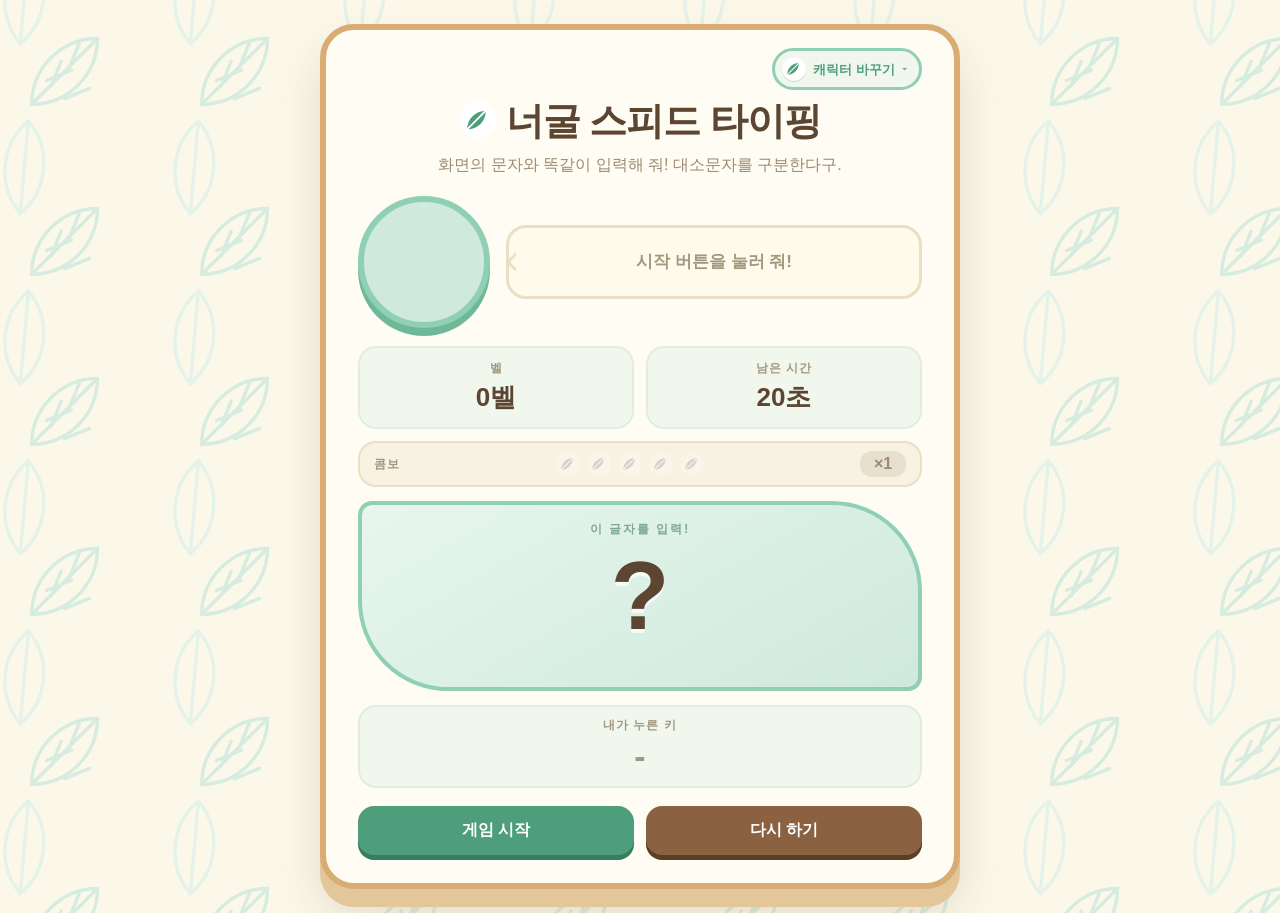
==== commit 7d222380: "Merge pull request #5 from yhj0619/jpyo 캐릭터선택 창 수정" ====
--- a/index.html
+++ b/index.html
@@ -9,46 +9,17 @@
 <body>
   <div id="feverBanner" aria-hidden="true">FEVER!</div>
 
-  <main id="modeScreen" class="mode-screen">
-    <section class="mode-hero" aria-labelledby="mainTitle">
-      <div class="hero-sky" aria-hidden="true">
-        <span class="hero-cloud cloud-one"></span>
-        <span class="hero-cloud cloud-two"></span>
-      </div>
-      <div class="hero-title-board">
-        <span class="hero-leaf" aria-hidden="true"></span>
-        <p>동물의 숲</p>
-        <h1 id="mainTitle">스피드 타이핑</h1>
-      </div>
-      <div id="modeCharacters" class="mode-characters" aria-label="함께 플레이할 캐릭터"></div>
-    </section>
-
-    <div class="mode-menu">
-      <p class="mode-question">어떤 방식으로 연습할까?</p>
-      <div class="mode-choice-list" aria-label="게임 모드 선택">
-        <button class="mode-choice" type="button" data-mode="char">
-          <span class="choice-icon" aria-hidden="true">A</span>
-          <span class="choice-copy"><strong>한 글자</strong><small>글자를 하나씩 빠르게 입력해요</small></span>
-          <span class="choice-arrow" aria-hidden="true">›</span>
-        </button>
-        <button class="mode-choice" type="button" data-mode="word">
-          <span class="choice-icon word-icon" aria-hidden="true">ABC</span>
-          <span class="choice-copy"><strong>단어</strong><small>단어를 완성하고 Enter!</small></span>
-          <span class="choice-arrow" aria-hidden="true">›</span>
-        </button>
-      </div>
-      <p class="mode-tip">캐릭터와 함께 즐겁게 타이핑해 봐!</p>
+  <main class="game-card">
+    <div class="card-header">
+      <button id="characterButton" class="character-switch" type="button" aria-haspopup="dialog">
+        <span class="switch-coin" aria-hidden="true"></span>
+        캐릭터 바꾸기
+        <span class="switch-chevron" aria-hidden="true">▾</span>
+      </button>
     </div>
-  </main>
-
-  <main id="gameScreen" class="game-card" hidden>
-    <button id="characterButton" class="icon-button" type="button" aria-haspopup="dialog" title="캐릭터 변경">
-      <span aria-hidden="true">⚙</span>
-      <span class="sr-only">캐릭터 변경</span>
-    </button>
 
     <h1 class="title"><span class="title-motif" aria-hidden="true"></span><span id="titleName">너굴</span> 스피드 타이핑</h1>
-    <p id="guide" class="guide">화면의 문자와 똑같이 입력해 줘! 대소문자를 구분한다구.</p>
+    <p class="guide">화면의 문자와 똑같이 입력해 줘! 대소문자를 구분한다구.</p>
 
     <section class="nook-stage">
       <div class="nook-frame">
@@ -84,19 +55,18 @@
     </section>
 
     <section class="target-area" id="targetArea">
-      <span id="targetCaption" class="target-caption">이 글자를 입력!</span>
+      <span class="target-caption">이 글자를 입력!</span>
       <span id="targetChar">?</span>
     </section>
 
     <section class="input-panel">
-      <span id="inputLabel" class="label">내가 누른 키</span>
+      <span class="label">내가 누른 키</span>
       <span id="typedChar" class="neutral">-</span>
     </section>
 
     <div class="buttons">
       <button id="startButton" type="button">게임 시작</button>
       <button id="resetButton" type="button">다시 하기</button>
-      <button id="changeModeButton" type="button">모드 변경</button>
     </div>
   </main>
 
--- a/style.css
+++ b/style.css
@@ -90,7 +90,6 @@
 }
 
 * { box-sizing: border-box; }
-[hidden] { display: none !important; }
 
 .sr-only {
   position: absolute; width: 1px; height: 1px;
@@ -127,131 +126,11 @@
 body.fever::after { opacity: 1; animation: feverFlow 3.2s linear infinite; }
 
 /* ===== 카드 ===== */
-.mode-screen {
-  position: relative;
-  z-index: 1;
-  width: min(100%, 860px);
-  overflow: hidden;
-  text-align: center;
-  border: 6px solid var(--wood);
-  border-radius: 34px;
-  background: var(--paper);
-  box-shadow: 0 18px 0 var(--wood-shadow), 0 26px 46px #8A624233;
-  animation: modalIn .28s ease;
-}
-.mode-hero {
-  position: relative;
-  min-height: 390px;
-  padding: 28px 24px 0;
-  background: linear-gradient(#5CA9F033, #95D96A22), url("main.jpg") center 43%/cover no-repeat;
-  isolation: isolate;
-}
-.mode-hero::after {
-  content: "";
-  position: absolute;
-  z-index: -1;
-  inset: 45% 0 0;
-  background: linear-gradient(transparent, #24420A77);
-}
-.hero-sky { position: absolute; inset: 0; z-index: -1; overflow: hidden; }
-.hero-cloud {
-  position: absolute;
-  width: 84px;
-  height: 25px;
-  border-radius: 50px;
-  background: #FFFFFFCC;
-  filter: blur(.3px);
-  animation: cloudFloat 8s ease-in-out infinite alternate;
-}
-.hero-cloud::before, .hero-cloud::after { content: ""; position: absolute; border-radius: 50%; background: inherit; }
-.hero-cloud::before { width: 38px; height: 38px; left: 16px; bottom: 2px; }
-.hero-cloud::after { width: 30px; height: 30px; right: 14px; bottom: 1px; }
-.cloud-one { top: 35px; left: 8%; }
-.cloud-two { top: 82px; right: 7%; transform: scale(.7); animation-delay: -3s; }
-.hero-title-board {
-  position: relative;
-  width: fit-content;
-  margin: 0 auto;
-  padding: 12px 44px 15px;
-  border: 5px solid #8A5A2B;
-  border-radius: 22px 22px 30px 30px;
-  background: #F5D789;
-  box-shadow: inset 0 -7px 0 #E6B75C, 0 8px 0 #6D4624, 0 12px 22px #315B2A66;
-  transform: rotate(-1deg);
-}
-.hero-title-board p { margin: 0 0 2px; color: #4E7C55; font-size: 17px; font-weight: 900; letter-spacing: 5px; }
-.hero-title-board h1 { margin: 0; color: #5B3C25; font-size: clamp(29px, 5.5vw, 44px); letter-spacing: -2px; text-shadow: 0 2px 0 #FFF1B9; }
-.hero-leaf {
-  position: absolute;
-  top: -22px;
-  left: -24px;
-  width: 56px;
-  height: 56px;
-  background: var(--motif-coin) center/contain no-repeat;
-  transform: rotate(-12deg);
-}
-.mode-characters {
-  position: absolute;
-  right: 0;
-  bottom: 18px;
-  left: 0;
-  display: flex;
-  justify-content: center;
-  align-items: end;
-  gap: clamp(10px, 3vw, 28px);
-}
-.main-character { display: grid; justify-items: center; gap: 5px; color: white; font-size: 14px; font-weight: 900; text-shadow: 0 2px 4px #2D321D; }
-.main-character-video {
-  position: relative;
-  width: clamp(92px, 15vw, 126px);
-  height: clamp(92px, 15vw, 126px);
-  overflow: hidden;
-  border: 5px solid #FFFCEB;
-  border-radius: 50%;
-  background: var(--accent-pale);
-  box-shadow: 0 7px 0 #8A6242, 0 10px 20px #263B1966;
-}
-.main-character:nth-child(2) { transform: translateY(10px) scale(1.08); }
-.main-character-video video { width: 100%; height: 100%; object-fit: cover; }
-.mode-menu { padding: 22px 28px 25px; background: #FFFDF3; }
-.mode-question { margin: 0 0 15px; color: var(--ink); font-size: 21px; font-weight: 900; }
-.mode-choice-list { display: grid; grid-template-columns: 1fr 1fr; gap: 14px; }
-.mode-choice {
-  display: grid;
-  grid-template-columns: auto 1fr auto;
-  align-items: center;
-  gap: 12px;
-  min-height: 82px;
-  padding: 12px 15px;
-  border: 3px solid var(--panel-border);
-  border-radius: 22px;
-  background: var(--panel-bg);
-  color: var(--ink);
-  text-align: left;
-  font-family: inherit;
-  cursor: pointer;
-  transition: .2s;
-}
-.mode-choice:hover, .mode-choice:focus-visible {
-  transform: translateY(-3px);
-  border-color: var(--accent-deep);
-  background: var(--accent-pale);
-  box-shadow: 0 6px 0 var(--accent-shadow);
-  outline: none;
-}
-.choice-icon { display: grid; place-items: center; width: 52px; height: 52px; border-radius: 50%; background: var(--accent-deep); color: white; font-size: 25px; font-weight: 900; box-shadow: 0 4px 0 var(--btn-shadow); }
-.choice-icon.word-icon { font-size: 15px; background: var(--secondary); box-shadow: 0 4px 0 var(--secondary-shadow); }
-.choice-copy { display: grid; gap: 3px; }
-.choice-copy strong { font-size: 20px; }
-.choice-copy small { color: #806F5B; font-size: 12px; font-weight: 700; line-height: 1.4; }
-.choice-arrow { color: var(--accent-deep); font-size: 32px; font-weight: 900; }
-.mode-tip { margin: 15px 0 0; color: #9C8A72; font-size: 13px; font-weight: 700; }
-
 .game-card {
   position: relative;
   z-index: 1;
   width: min(100%, 640px);
-  padding: 30px 32px 28px;
+  padding: 18px 32px 28px;
   text-align: center;
   border: 6px solid var(--wood);
   border-radius: 34px;
@@ -264,27 +143,38 @@
   box-shadow: 0 18px 0 var(--gold-deep), 0 0 60px #F5C54288, 0 26px 46px #8A624233;
 }
 
-/* ===== 캐릭터 변경 버튼 (우측 상단) ===== */
-.icon-button {
-  position: absolute;
-  top: 16px;
-  right: 16px;
-  width: 42px;
-  height: 42px;
-  padding: 0;
-  flex: none;
-  display: grid;
-  place-items: center;
+/* ===== 캐릭터 변경 버튼 (우측 상단) =====
+   톱니바퀴는 "설정"으로 읽혀서, 지금 캐릭터의 모티프 코인과 동작을
+   그대로 드러내는 알약 버튼으로 둔다. 코인은 테마 변수라 자동으로 바뀐다. */
+.card-header { display: flex; justify-content: flex-end; margin-bottom: 6px; }
+
+.character-switch {
+  display: inline-flex;
+  align-items: center;
+  gap: 7px;
+  padding: 6px 12px 6px 7px;
   border: 3px solid var(--accent);
-  border-radius: 50%;
+  border-radius: 999px;
   background: var(--panel-bg);
   color: var(--accent-deep);
-  font-size: 19px;
+  font-family: inherit;
+  font-size: 13px;
+  font-weight: 800;
   line-height: 1;
   cursor: pointer;
   transition: .18s;
 }
-.icon-button:hover { transform: rotate(45deg); filter: none; background: var(--accent-pale); }
+.character-switch:hover { background: var(--accent-pale); transform: translateY(-2px); }
+.character-switch:active { transform: translateY(1px); }
+
+.switch-coin {
+  width: 24px;
+  height: 24px;
+  border-radius: 50%;
+  background: var(--motif-coin) center/contain no-repeat;
+  box-shadow: 0 1px 0 #0000001f;
+}
+.switch-chevron { font-size: 10px; opacity: .75; }
 
 .title { margin: 0; font-size: clamp(24px, 5.2vw, 38px); color: var(--ink); letter-spacing: -1px; }
 .title-motif {
@@ -436,7 +326,6 @@
   color: var(--ink);
   text-shadow: 0 4px 0 #FFFFFFAA;
 }
-body[data-mode="word"] #targetChar { font-size: clamp(40px, 10vw, 68px); letter-spacing: 2px; }
 
 /* 피버 중에는 캐릭터와 무관하게 금색으로 통일 */
 body.fever .status-box,
@@ -481,7 +370,6 @@
 .buttons button:disabled { cursor: not-allowed; opacity: .5; transform: none; }
 #startButton { background: var(--accent-deep); box-shadow: 0 5px 0 var(--btn-shadow); }
 #resetButton { background: var(--secondary); box-shadow: 0 5px 0 var(--secondary-shadow); }
-#changeModeButton { background: #9C8A72; box-shadow: 0 5px 0 #6E5D49; }
 .buttons button:active:not(:disabled) { transform: translateY(3px); box-shadow: none; }
 
 /* ===== 캐릭터 선택 모달 ===== */
@@ -569,7 +457,6 @@
 
 /* ===== 애니메이션 ===== */
 @keyframes feverFlow { to { background-position: 300% 0; } }
-@keyframes cloudFloat { to { transform: translateX(18px); } }
 @keyframes nookHop { 30% { transform: translateY(-14px); } 60% { transform: translateY(4px); } }
 @keyframes nookShake { 25% { transform: translateX(-9px) rotate(-4deg); } 50% { transform: translateX(9px) rotate(4deg); } 75% { transform: translateX(-5px); } }
 @keyframes ringOut { from { opacity: 1; transform: scale(1); } to { opacity: 0; transform: scale(1.35); } }
@@ -589,16 +476,7 @@
 }
 
 @media (max-width: 560px) {
-  body { padding: 14px; }
-  .mode-hero { min-height: 355px; padding-top: 26px; }
-  .hero-title-board { padding: 10px 28px 13px; }
-  .mode-characters { bottom: 16px; gap: 5px; }
-  .main-character-video { border-width: 4px; }
-  .mode-menu { padding: 20px 16px 23px; }
-  .mode-choice-list { grid-template-columns: 1fr; }
-  .mode-choice { min-height: 76px; }
   .game-card { padding: 22px 18px; }
-  .icon-button { top: 12px; right: 12px; }
   .nook-stage { flex-direction: column; }
   .bubble::before, .bubble::after { display: none; }
   .nook-frame { width: 112px; height: 112px; }
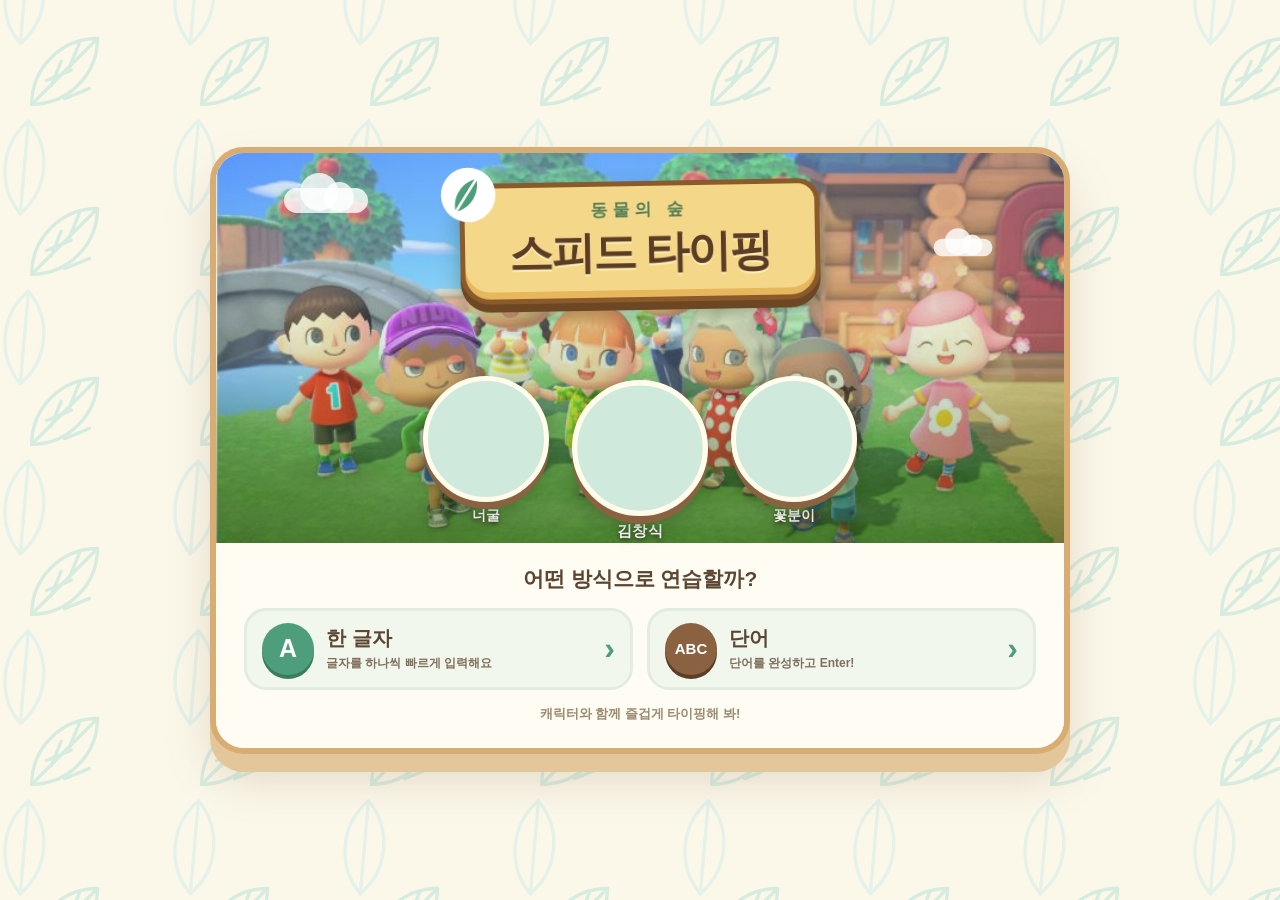
==== commit a2cc29ff: "feat: refactory" ====
--- a/index.html
+++ b/index.html
@@ -9,7 +9,39 @@
 <body>
   <div id="feverBanner" aria-hidden="true">FEVER!</div>
 
-  <main class="game-card">
+  <main id="modeScreen" class="mode-screen">
+    <section class="mode-hero" aria-labelledby="mainTitle">
+      <div class="hero-sky" aria-hidden="true">
+        <span class="hero-cloud cloud-one"></span>
+        <span class="hero-cloud cloud-two"></span>
+      </div>
+      <div class="hero-title-board">
+        <span class="hero-leaf" aria-hidden="true"></span>
+        <p>동물의 숲</p>
+        <h1 id="mainTitle">스피드 타이핑</h1>
+      </div>
+      <div id="modeCharacters" class="mode-characters" aria-label="함께 플레이할 캐릭터"></div>
+    </section>
+
+    <div class="mode-menu">
+      <p class="mode-question">어떤 방식으로 연습할까?</p>
+      <div class="mode-choice-list" aria-label="게임 모드 선택">
+        <button class="mode-choice" type="button" data-mode="char">
+          <span class="choice-icon" aria-hidden="true">A</span>
+          <span class="choice-copy"><strong>한 글자</strong><small>글자를 하나씩 빠르게 입력해요</small></span>
+          <span class="choice-arrow" aria-hidden="true">›</span>
+        </button>
+        <button class="mode-choice" type="button" data-mode="word">
+          <span class="choice-icon word-icon" aria-hidden="true">ABC</span>
+          <span class="choice-copy"><strong>단어</strong><small>단어를 완성하고 Enter!</small></span>
+          <span class="choice-arrow" aria-hidden="true">›</span>
+        </button>
+      </div>
+      <p class="mode-tip">캐릭터와 함께 즐겁게 타이핑해 봐!</p>
+    </div>
+  </main>
+
+  <main id="gameScreen" class="game-card" hidden>
     <div class="card-header">
       <button id="characterButton" class="character-switch" type="button" aria-haspopup="dialog">
         <span class="switch-coin" aria-hidden="true"></span>
@@ -19,7 +51,7 @@
     </div>
 
     <h1 class="title"><span class="title-motif" aria-hidden="true"></span><span id="titleName">너굴</span> 스피드 타이핑</h1>
-    <p class="guide">화면의 문자와 똑같이 입력해 줘! 대소문자를 구분한다구.</p>
+    <p id="guide" class="guide">화면의 문자와 똑같이 입력해 줘! 대소문자를 구분한다구.</p>
 
     <section class="nook-stage">
       <div class="nook-frame">
@@ -55,18 +87,19 @@
     </section>
 
     <section class="target-area" id="targetArea">
-      <span class="target-caption">이 글자를 입력!</span>
+      <span id="targetCaption" class="target-caption">이 글자를 입력!</span>
       <span id="targetChar">?</span>
     </section>
 
     <section class="input-panel">
-      <span class="label">내가 누른 키</span>
+      <span id="inputLabel" class="label">내가 누른 키</span>
       <span id="typedChar" class="neutral">-</span>
     </section>
 
     <div class="buttons">
       <button id="startButton" type="button">게임 시작</button>
       <button id="resetButton" type="button">다시 하기</button>
+      <button id="changeModeButton" type="button">모드 변경</button>
     </div>
   </main>
 
--- a/style.css
+++ b/style.css
@@ -90,6 +90,7 @@
 }
 
 * { box-sizing: border-box; }
+[hidden] { display: none !important; }
 
 .sr-only {
   position: absolute; width: 1px; height: 1px;
@@ -126,6 +127,126 @@
 body.fever::after { opacity: 1; animation: feverFlow 3.2s linear infinite; }
 
 /* ===== 카드 ===== */
+.mode-screen {
+  position: relative;
+  z-index: 1;
+  width: min(100%, 860px);
+  overflow: hidden;
+  text-align: center;
+  border: 6px solid var(--wood);
+  border-radius: 34px;
+  background: var(--paper);
+  box-shadow: 0 18px 0 var(--wood-shadow), 0 26px 46px #8A624233;
+  animation: modalIn .28s ease;
+}
+.mode-hero {
+  position: relative;
+  min-height: 390px;
+  padding: 28px 24px 0;
+  background: linear-gradient(#5CA9F033, #95D96A22), url("main.jpg") center 43%/cover no-repeat;
+  isolation: isolate;
+}
+.mode-hero::after {
+  content: "";
+  position: absolute;
+  z-index: -1;
+  inset: 45% 0 0;
+  background: linear-gradient(transparent, #24420A77);
+}
+.hero-sky { position: absolute; inset: 0; z-index: -1; overflow: hidden; }
+.hero-cloud {
+  position: absolute;
+  width: 84px;
+  height: 25px;
+  border-radius: 50px;
+  background: #FFFFFFCC;
+  filter: blur(.3px);
+  animation: cloudFloat 8s ease-in-out infinite alternate;
+}
+.hero-cloud::before, .hero-cloud::after { content: ""; position: absolute; border-radius: 50%; background: inherit; }
+.hero-cloud::before { width: 38px; height: 38px; left: 16px; bottom: 2px; }
+.hero-cloud::after { width: 30px; height: 30px; right: 14px; bottom: 1px; }
+.cloud-one { top: 35px; left: 8%; }
+.cloud-two { top: 82px; right: 7%; transform: scale(.7); animation-delay: -3s; }
+.hero-title-board {
+  position: relative;
+  width: fit-content;
+  margin: 0 auto;
+  padding: 12px 44px 15px;
+  border: 5px solid #8A5A2B;
+  border-radius: 22px 22px 30px 30px;
+  background: #F5D789;
+  box-shadow: inset 0 -7px 0 #E6B75C, 0 8px 0 #6D4624, 0 12px 22px #315B2A66;
+  transform: rotate(-1deg);
+}
+.hero-title-board p { margin: 0 0 2px; color: #4E7C55; font-size: 17px; font-weight: 900; letter-spacing: 5px; }
+.hero-title-board h1 { margin: 0; color: #5B3C25; font-size: clamp(29px, 5.5vw, 44px); letter-spacing: -2px; text-shadow: 0 2px 0 #FFF1B9; }
+.hero-leaf {
+  position: absolute;
+  top: -22px;
+  left: -24px;
+  width: 56px;
+  height: 56px;
+  background: var(--motif-coin) center/contain no-repeat;
+  transform: rotate(-12deg);
+}
+.mode-characters {
+  position: absolute;
+  right: 0;
+  bottom: 18px;
+  left: 0;
+  display: flex;
+  justify-content: center;
+  align-items: end;
+  gap: clamp(10px, 3vw, 28px);
+}
+.main-character { display: grid; justify-items: center; gap: 5px; color: white; font-size: 14px; font-weight: 900; text-shadow: 0 2px 4px #2D321D; }
+.main-character-video {
+  position: relative;
+  width: clamp(92px, 15vw, 126px);
+  height: clamp(92px, 15vw, 126px);
+  overflow: hidden;
+  border: 5px solid #FFFCEB;
+  border-radius: 50%;
+  background: var(--accent-pale);
+  box-shadow: 0 7px 0 #8A6242, 0 10px 20px #263B1966;
+}
+.main-character:nth-child(2) { transform: translateY(10px) scale(1.08); }
+.main-character-video video { width: 100%; height: 100%; object-fit: cover; }
+.mode-menu { padding: 22px 28px 25px; background: #FFFDF3; }
+.mode-question { margin: 0 0 15px; color: var(--ink); font-size: 21px; font-weight: 900; }
+.mode-choice-list { display: grid; grid-template-columns: 1fr 1fr; gap: 14px; }
+.mode-choice {
+  display: grid;
+  grid-template-columns: auto 1fr auto;
+  align-items: center;
+  gap: 12px;
+  min-height: 82px;
+  padding: 12px 15px;
+  border: 3px solid var(--panel-border);
+  border-radius: 22px;
+  background: var(--panel-bg);
+  color: var(--ink);
+  text-align: left;
+  font-family: inherit;
+  cursor: pointer;
+  transition: .2s;
+}
+.mode-choice:hover, .mode-choice:focus-visible {
+  transform: translateY(-3px);
+  border-color: var(--accent-deep);
+  background: var(--accent-pale);
+  box-shadow: 0 6px 0 var(--accent-shadow);
+  outline: none;
+}
+.choice-icon { display: grid; place-items: center; width: 52px; height: 52px; border-radius: 50%; background: var(--accent-deep); color: white; font-size: 25px; font-weight: 900; box-shadow: 0 4px 0 var(--btn-shadow); }
+.choice-icon.word-icon { font-size: 15px; background: var(--secondary); box-shadow: 0 4px 0 var(--secondary-shadow); }
+.choice-copy { display: grid; gap: 3px; }
+.choice-copy strong { font-size: 20px; }
+.choice-copy small { color: #806F5B; font-size: 12px; font-weight: 700; line-height: 1.4; }
+.choice-arrow { color: var(--accent-deep); font-size: 32px; font-weight: 900; }
+.mode-tip { margin: 15px 0 0; color: #9C8A72; font-size: 13px; font-weight: 700; }
+
 .game-card {
   position: relative;
   z-index: 1;
@@ -326,6 +447,7 @@
   color: var(--ink);
   text-shadow: 0 4px 0 #FFFFFFAA;
 }
+body[data-mode="word"] #targetChar { font-size: clamp(40px, 10vw, 68px); letter-spacing: 2px; }
 
 /* 피버 중에는 캐릭터와 무관하게 금색으로 통일 */
 body.fever .status-box,
@@ -370,6 +492,7 @@
 .buttons button:disabled { cursor: not-allowed; opacity: .5; transform: none; }
 #startButton { background: var(--accent-deep); box-shadow: 0 5px 0 var(--btn-shadow); }
 #resetButton { background: var(--secondary); box-shadow: 0 5px 0 var(--secondary-shadow); }
+#changeModeButton { background: #9C8A72; box-shadow: 0 5px 0 #6E5D49; }
 .buttons button:active:not(:disabled) { transform: translateY(3px); box-shadow: none; }
 
 /* ===== 캐릭터 선택 모달 ===== */
@@ -457,6 +580,7 @@
 
 /* ===== 애니메이션 ===== */
 @keyframes feverFlow { to { background-position: 300% 0; } }
+@keyframes cloudFloat { to { transform: translateX(18px); } }
 @keyframes nookHop { 30% { transform: translateY(-14px); } 60% { transform: translateY(4px); } }
 @keyframes nookShake { 25% { transform: translateX(-9px) rotate(-4deg); } 50% { transform: translateX(9px) rotate(4deg); } 75% { transform: translateX(-5px); } }
 @keyframes ringOut { from { opacity: 1; transform: scale(1); } to { opacity: 0; transform: scale(1.35); } }
@@ -476,6 +600,14 @@
 }
 
 @media (max-width: 560px) {
+  body { padding: 14px; }
+  .mode-hero { min-height: 355px; padding-top: 26px; }
+  .hero-title-board { padding: 10px 28px 13px; }
+  .mode-characters { bottom: 16px; gap: 5px; }
+  .main-character-video { border-width: 4px; }
+  .mode-menu { padding: 20px 16px 23px; }
+  .mode-choice-list { grid-template-columns: 1fr; }
+  .mode-choice { min-height: 76px; }
   .game-card { padding: 22px 18px; }
   .nook-stage { flex-direction: column; }
   .bubble::before, .bubble::after { display: none; }
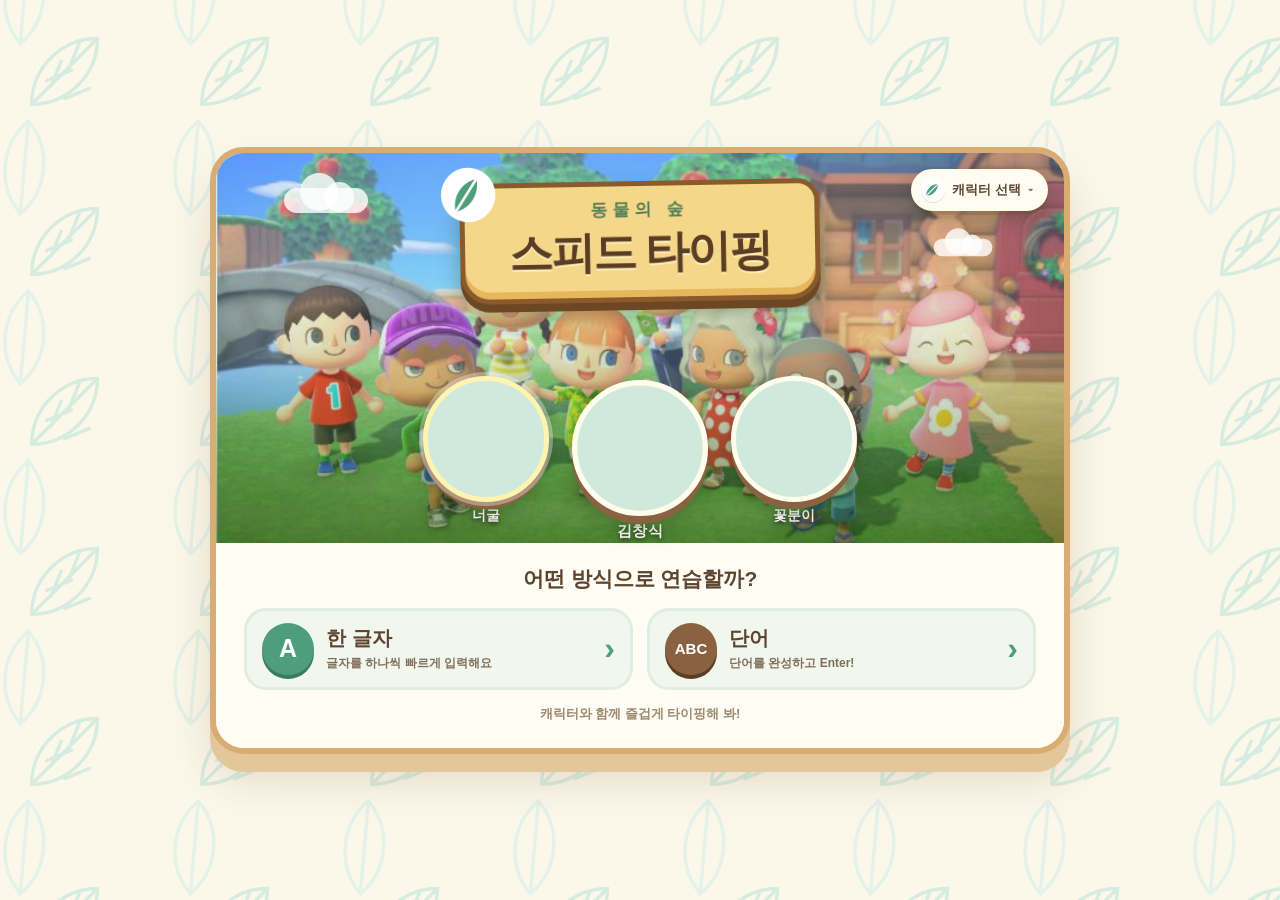
==== commit 1908b079: "캐릭터선택창 수정 반영" ====
--- a/index.html
+++ b/index.html
@@ -11,6 +11,11 @@
 
   <main id="modeScreen" class="mode-screen">
     <section class="mode-hero" aria-labelledby="mainTitle">
+      <button id="modeCharacterButton" class="character-switch hero-switch" type="button" aria-haspopup="dialog">
+        <span class="switch-coin" aria-hidden="true"></span>
+        캐릭터 선택
+        <span class="switch-chevron" aria-hidden="true">▾</span>
+      </button>
       <div class="hero-sky" aria-hidden="true">
         <span class="hero-cloud cloud-one"></span>
         <span class="hero-cloud cloud-two"></span>
--- a/style.css
+++ b/style.css
@@ -297,6 +297,25 @@
 }
 .switch-chevron { font-size: 10px; opacity: .75; }
 
+/* 시작 화면에서는 히어로 사진 위에 얹히므로 밝은 배경과 그림자를 준다. */
+.hero-switch {
+  position: absolute;
+  z-index: 2;
+  top: 16px;
+  right: 16px;
+  border-color: #FFFCEB;
+  background: #FFFDF3;
+  color: var(--ink);
+  box-shadow: 0 4px 0 #6D462433, 0 6px 16px #263B1955;
+}
+.hero-switch:hover { background: #FFFFFF; }
+
+/* 시작 화면 캐릭터 줄에서 지금 고른 캐릭터를 표시한다. */
+.main-character.selected .main-character-video {
+  border-color: #FFF3B0;
+  box-shadow: 0 0 0 4px #FFFFFF55, 0 7px 0 #8A6242, 0 10px 20px #263B1966;
+}
+
 .title { margin: 0; font-size: clamp(24px, 5.2vw, 38px); color: var(--ink); letter-spacing: -1px; }
 .title-motif {
   display: inline-block;
@@ -602,6 +621,7 @@
 @media (max-width: 560px) {
   body { padding: 14px; }
   .mode-hero { min-height: 355px; padding-top: 26px; }
+  .hero-switch { top: 12px; right: 12px; font-size: 12px; }
   .hero-title-board { padding: 10px 28px 13px; }
   .mode-characters { bottom: 16px; gap: 5px; }
   .main-character-video { border-width: 4px; }
